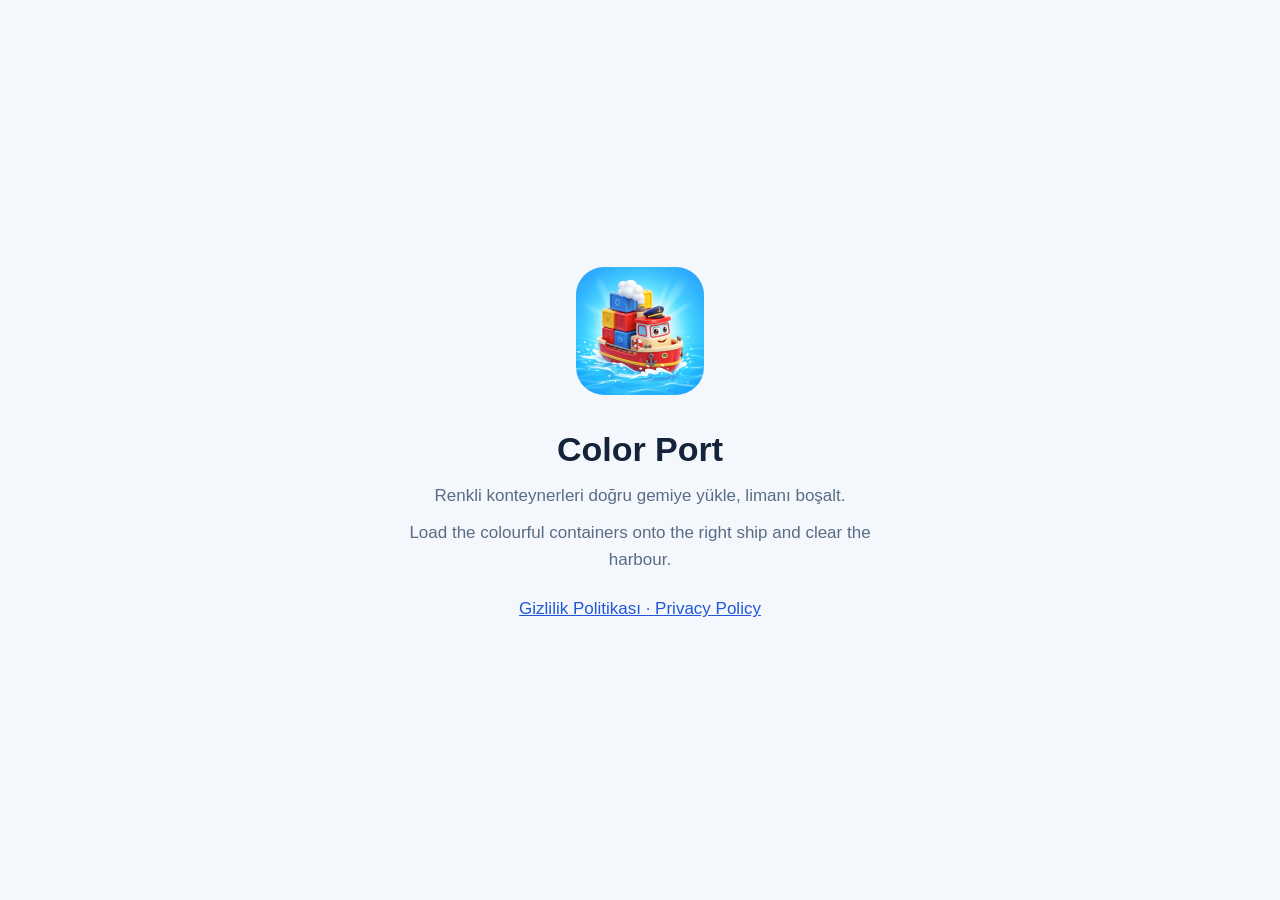
==== index.html @ 09a01110 "Color Port page and privacy policy Co-Authored-By: Claude Fable 5.2 <noreply@anthropic.com>" ====
<!doctype html>
<html lang="tr">
<head>
<meta charset="utf-8">
<meta name="viewport" content="width=device-width, initial-scale=1">
<title>Color Port</title>
<meta name="description" content="Color Port: renkli konteynerleri doğru gemiye yükle. A colourful container-sorting puzzle game.">
<link rel="icon" href="icon.png">
<style>
  :root { --bg: #f4f8fd; --ink: #14233a; --muted: #5a6b84; --accent: #1f57d8; }
  @media (prefers-color-scheme: dark) {
    :root { --bg: #0e1726; --ink: #eaf1fb; --muted: #9db0cb; --accent: #7fb0ff; }
  }
  body { margin: 0; min-height: 100vh; display: flex; align-items: center; justify-content: center; background: var(--bg); color: var(--ink); font: 17px/1.6 -apple-system, BlinkMacSystemFont, "Segoe UI", Roboto, Helvetica, Arial, sans-serif; }
  main { text-align: center; padding: 32px 16px; max-width: 520px; }
  img { width: 128px; height: 128px; border-radius: 28px; }
  h1 { font-size: 34px; margin: 18px 0 6px; }
  p { margin: 0 0 10px; color: var(--muted); }
  a { color: var(--accent); }
  .links { margin-top: 22px; }
</style>
</head>
<body>
<main>
  <img src="icon.png" alt="Color Port">
  <h1>Color Port</h1>
  <p lang="tr">Renkli konteynerleri doğru gemiye yükle, limanı boşalt.</p>
  <p lang="en">Load the colourful containers onto the right ship and clear the harbour.</p>
  <p class="links"><a href="privacy.html">Gizlilik Politikası · Privacy Policy</a></p>
</main>
</body>
</html>
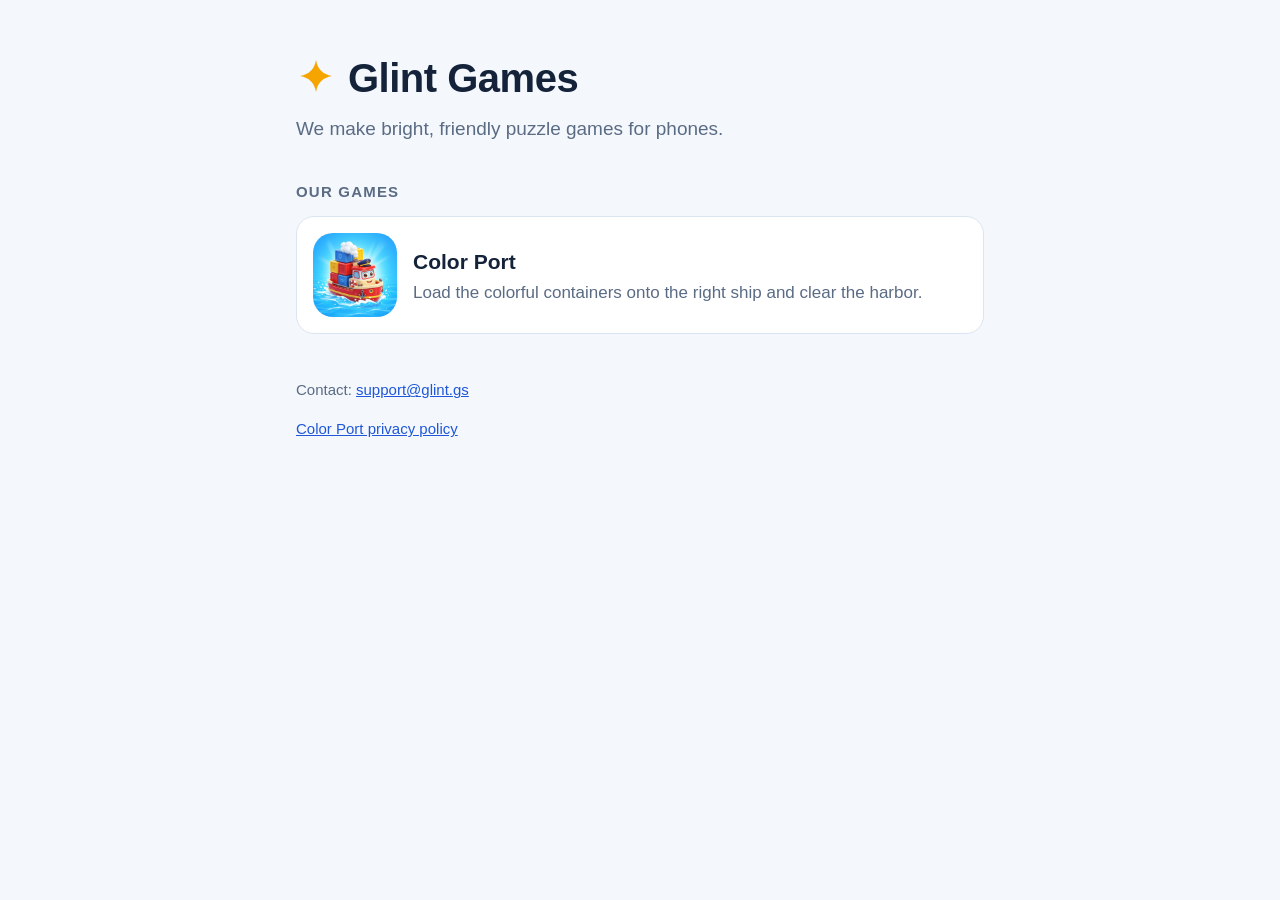
==== commit 646300b4: "Glint Games studio page; Color Port and its privacy policy under /color-port Co-Authored-By: Claude " ====
--- a/index.html
+++ b/index.html
@@ -1,32 +1,53 @@
 <!doctype html>
-<html lang="tr">
+<html lang="en">
 <head>
 <meta charset="utf-8">
 <meta name="viewport" content="width=device-width, initial-scale=1">
-<title>Color Port</title>
-<meta name="description" content="Color Port: renkli konteynerleri doğru gemiye yükle. A colourful container-sorting puzzle game.">
-<link rel="icon" href="icon.png">
+<title>Glint Games</title>
+<meta name="description" content="Glint Games makes bright, friendly puzzle games for phones. Our first game: Color Port.">
+<link rel="icon" href="color-port/icon.png">
 <style>
-  :root { --bg: #f4f8fd; --ink: #14233a; --muted: #5a6b84; --accent: #1f57d8; }
+  :root { --bg: #f4f8fd; --card: #ffffff; --ink: #14233a; --muted: #5a6b84; --line: #dbe5f1; --accent: #1f57d8; --spark: #f5a400; }
   @media (prefers-color-scheme: dark) {
-    :root { --bg: #0e1726; --ink: #eaf1fb; --muted: #9db0cb; --accent: #7fb0ff; }
+    :root { --bg: #0e1726; --card: #162235; --ink: #eaf1fb; --muted: #9db0cb; --line: #25364f; --accent: #7fb0ff; --spark: #ffc447; }
   }
-  body { margin: 0; min-height: 100vh; display: flex; align-items: center; justify-content: center; background: var(--bg); color: var(--ink); font: 17px/1.6 -apple-system, BlinkMacSystemFont, "Segoe UI", Roboto, Helvetica, Arial, sans-serif; }
-  main { text-align: center; padding: 32px 16px; max-width: 520px; }
-  img { width: 128px; height: 128px; border-radius: 28px; }
-  h1 { font-size: 34px; margin: 18px 0 6px; }
-  p { margin: 0 0 10px; color: var(--muted); }
+  * { box-sizing: border-box; }
+  body { margin: 0; background: var(--bg); color: var(--ink); font: 17px/1.6 -apple-system, BlinkMacSystemFont, "Segoe UI", Roboto, Helvetica, Arial, sans-serif; }
+  main { max-width: 720px; margin: 0 auto; padding: 56px 16px 64px; }
+  .mark { display: flex; align-items: center; gap: 12px; }
+  .mark svg { width: 40px; height: 40px; flex: none; }
+  h1 { font-size: 40px; line-height: 1.1; margin: 0; letter-spacing: -0.5px; }
+  .lead { color: var(--muted); font-size: 19px; margin: 14px 0 36px; max-width: 34em; }
+  h2 { font-size: 15px; text-transform: uppercase; letter-spacing: 1.2px; color: var(--muted); margin: 0 0 12px; }
+  .game { display: flex; align-items: center; gap: 16px; background: var(--card); border: 1px solid var(--line); border-radius: 18px; padding: 16px; text-decoration: none; color: inherit; }
+  .game img { width: 84px; height: 84px; border-radius: 20px; flex: none; }
+  .game strong { display: block; font-size: 21px; }
+  .game span { color: var(--muted); }
+  footer { margin-top: 44px; color: var(--muted); font-size: 15px; }
   a { color: var(--accent); }
-  .links { margin-top: 22px; }
 </style>
 </head>
 <body>
 <main>
-  <img src="icon.png" alt="Color Port">
-  <h1>Color Port</h1>
-  <p lang="tr">Renkli konteynerleri doğru gemiye yükle, limanı boşalt.</p>
-  <p lang="en">Load the colourful containers onto the right ship and clear the harbour.</p>
-  <p class="links"><a href="privacy.html">Gizlilik Politikası · Privacy Policy</a></p>
+  <div class="mark">
+    <svg viewBox="0 0 40 40" aria-hidden="true"><path fill="var(--spark)" d="M20 2c1.6 9.2 6.8 14.4 16 16-9.2 1.600-14.4 6.800-16 16-1.600-9.200-6.800-14.400-16-16 9.200-1.600 14.400-6.800 16-16z"/></svg>
+    <h1>Glint Games</h1>
+  </div>
+  <p class="lead">We make bright, friendly puzzle games for phones.</p>
+
+  <h2>Our games</h2>
+  <a class="game" href="color-port/">
+    <img src="color-port/icon.png" alt="">
+    <div>
+      <strong>Color Port</strong>
+      <span>Load the colorful containers onto the right ship and clear the harbor.</span>
+    </div>
+  </a>
+
+  <footer>
+    <p>Contact: <a href="mailto:support@glint.gs">support@glint.gs</a></p>
+    <p><a href="color-port/privacy/">Color Port privacy policy</a></p>
+  </footer>
 </main>
 </body>
 </html>
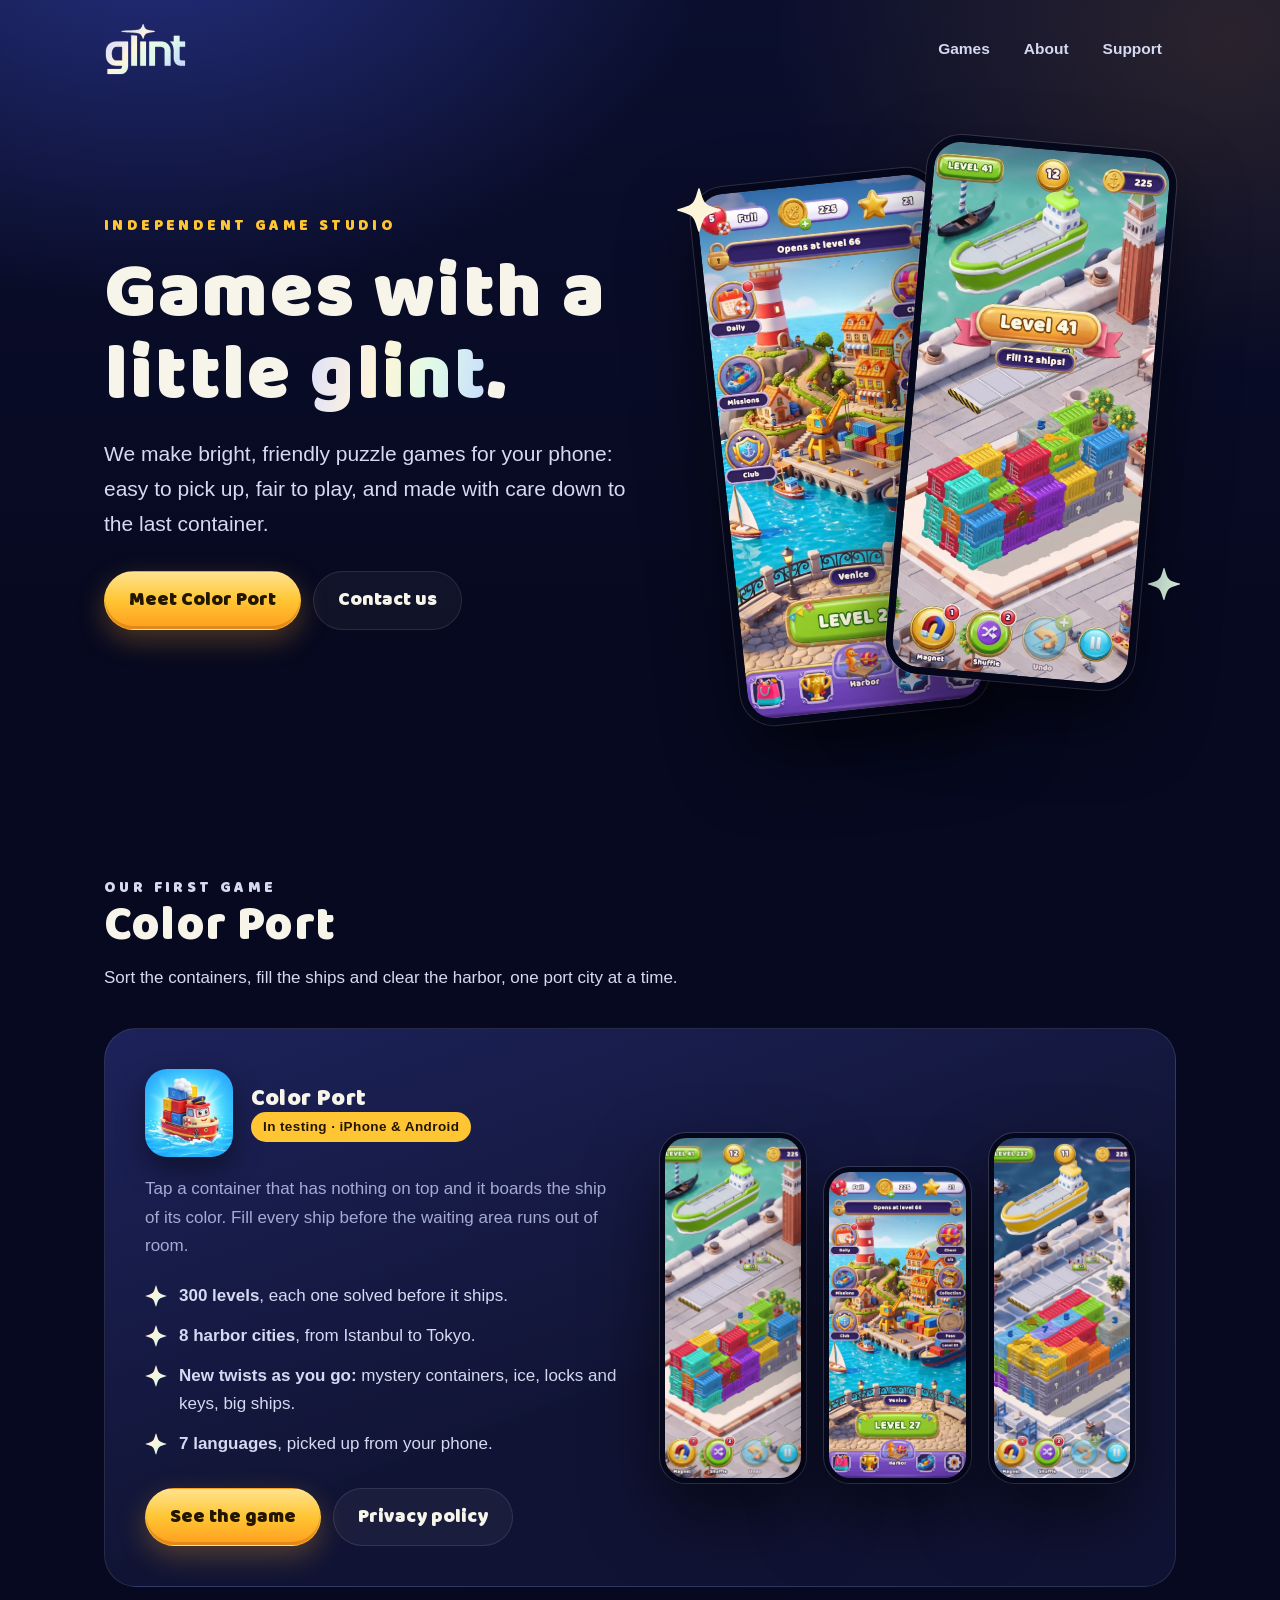
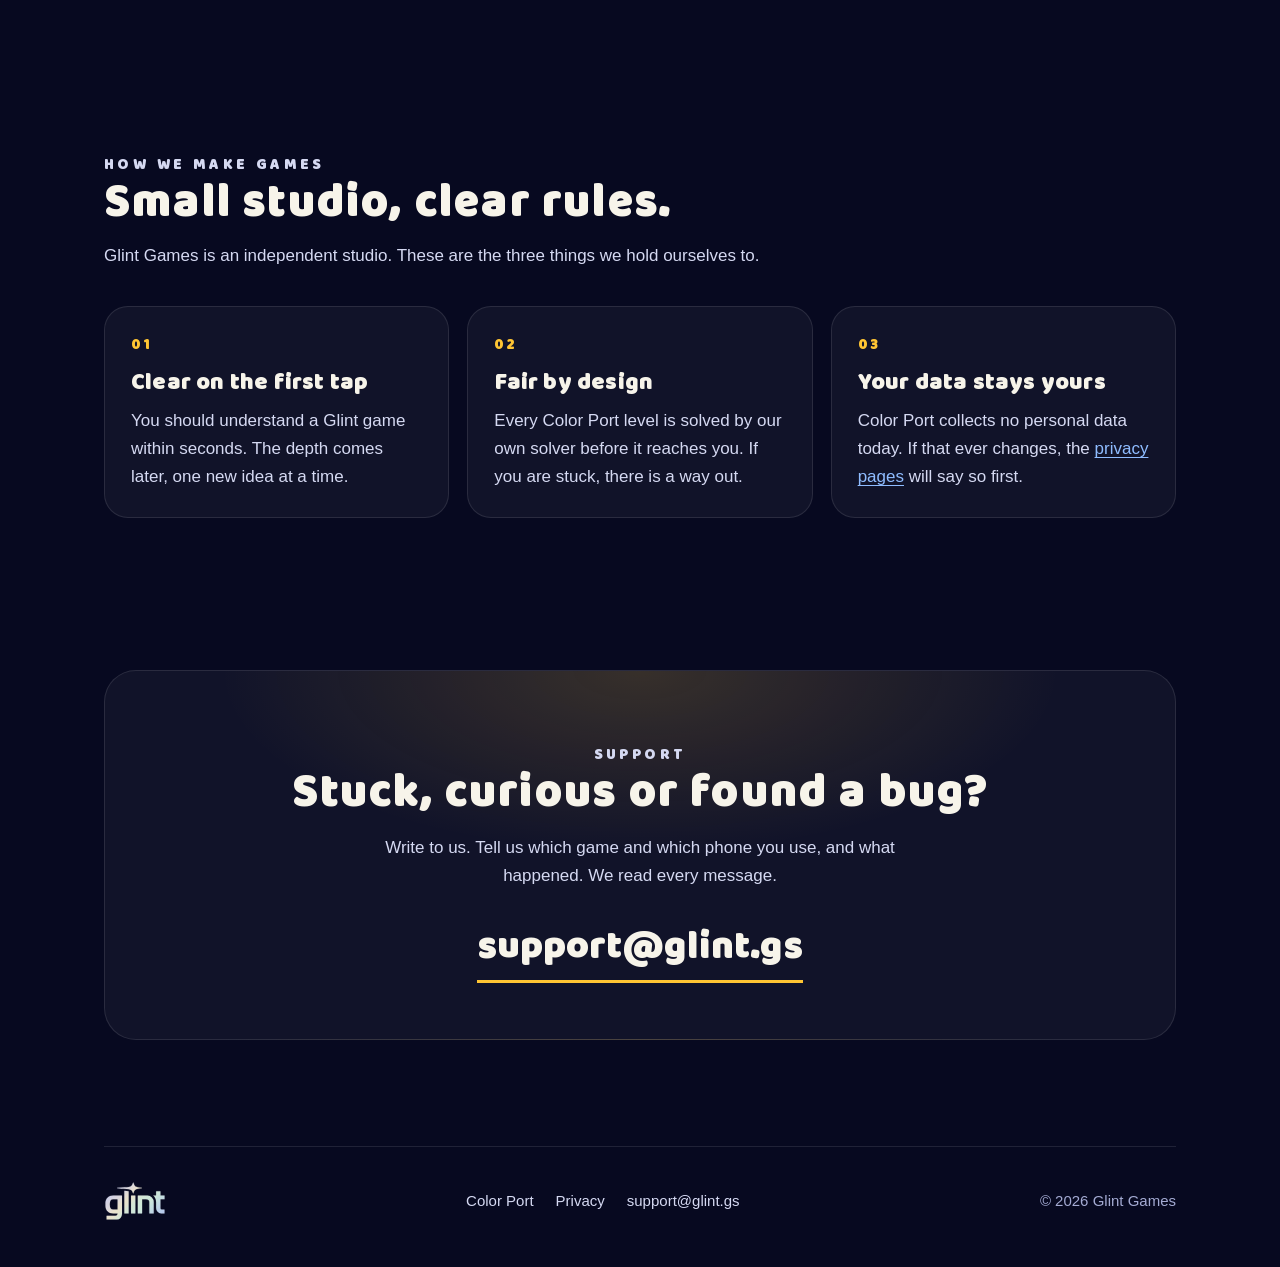
==== commit e42eae6c: "New Glint Games site: studio page, Color Port page, privacy pages, new logo" ====
--- a/index.html
+++ b/index.html
@@ -3,51 +3,137 @@
 <head>
 <meta charset="utf-8">
 <meta name="viewport" content="width=device-width, initial-scale=1">
-<title>Glint Games</title>
-<meta name="description" content="Glint Games makes bright, friendly puzzle games for phones. Our first game: Color Port.">
-<link rel="icon" href="color-port/icon.png">
-<style>
-  :root { --bg: #f4f8fd; --card: #ffffff; --ink: #14233a; --muted: #5a6b84; --line: #dbe5f1; --accent: #1f57d8; --spark: #f5a400; }
-  @media (prefers-color-scheme: dark) {
-    :root { --bg: #0e1726; --card: #162235; --ink: #eaf1fb; --muted: #9db0cb; --line: #25364f; --accent: #7fb0ff; --spark: #ffc447; }
-  }
-  * { box-sizing: border-box; }
-  body { margin: 0; background: var(--bg); color: var(--ink); font: 17px/1.6 -apple-system, BlinkMacSystemFont, "Segoe UI", Roboto, Helvetica, Arial, sans-serif; }
-  main { max-width: 720px; margin: 0 auto; padding: 56px 16px 64px; }
-  .mark { display: flex; align-items: center; gap: 12px; }
-  .mark svg { width: 40px; height: 40px; flex: none; }
-  h1 { font-size: 40px; line-height: 1.1; margin: 0; letter-spacing: -0.5px; }
-  .lead { color: var(--muted); font-size: 19px; margin: 14px 0 36px; max-width: 34em; }
-  h2 { font-size: 15px; text-transform: uppercase; letter-spacing: 1.2px; color: var(--muted); margin: 0 0 12px; }
-  .game { display: flex; align-items: center; gap: 16px; background: var(--card); border: 1px solid var(--line); border-radius: 18px; padding: 16px; text-decoration: none; color: inherit; }
-  .game img { width: 84px; height: 84px; border-radius: 20px; flex: none; }
-  .game strong { display: block; font-size: 21px; }
-  .game span { color: var(--muted); }
-  footer { margin-top: 44px; color: var(--muted); font-size: 15px; }
-  a { color: var(--accent); }
-</style>
+<title>Glint Games — bright, friendly puzzle games</title>
+<meta name="description" content="Glint Games is an independent studio making bright, friendly puzzle games for your phone. Our first game is Color Port.">
+<link rel="canonical" href="https://glint.gs/">
+<link rel="icon" href="/assets/glint-mark.svg" type="image/svg+xml">
+<link rel="icon" href="/assets/favicon.png" type="image/png">
+<link rel="apple-touch-icon" href="/assets/apple-touch-icon.png">
+<meta name="theme-color" content="#0b0f2e">
+<meta property="og:type" content="website">
+<meta property="og:site_name" content="Glint Games">
+<meta property="og:title" content="Glint Games — bright, friendly puzzle games">
+<meta property="og:description" content="An independent studio making bright, friendly puzzle games for your phone. Our first game is Color Port.">
+<meta property="og:url" content="https://glint.gs/">
+<meta property="og:image" content="https://glint.gs/assets/og.jpg">
+<meta name="twitter:card" content="summary_large_image">
+<link rel="preload" href="/assets/fonts/GlintDisplay.ttf" as="font" type="font/ttf" crossorigin>
+<link rel="stylesheet" href="/assets/site.css">
 </head>
 <body>
-<main>
-  <div class="mark">
-    <svg viewBox="0 0 40 40" aria-hidden="true"><path fill="var(--spark)" d="M20 2c1.6 9.2 6.8 14.4 16 16-9.2 1.600-14.4 6.800-16 16-1.600-9.200-6.800-14.400-16-16 9.200-1.600 14.400-6.800 16-16z"/></svg>
-    <h1>Glint Games</h1>
-  </div>
-  <p class="lead">We make bright, friendly puzzle games for phones.</p>
+<a class="skip" href="#main">Skip to content</a>
+<div class="wrap">
+  <header class="top">
+    <a class="brand" href="/" aria-label="Glint Games, home"><img src="/assets/glint-logo-dark.svg" alt="Glint Games" width="1041" height="674"></a>
+    <nav class="nav" aria-label="Main">
+      <a href="#games">Games</a>
+      <a href="#about">About</a>
+      <a href="#support">Support</a>
+    </nav>
+  </header>
 
-  <h2>Our games</h2>
-  <a class="game" href="color-port/">
-    <img src="color-port/icon.png" alt="">
-    <div>
-      <strong>Color Port</strong>
-      <span>Load the colorful containers onto the right ship and clear the harbor.</span>
+  <main id="main">
+    <div class="hero">
+      <div>
+        <p class="eyebrow">Independent game studio</p>
+        <h1>Games with a little <span class="pearl">glint</span>.</h1>
+        <p class="lead">We make bright, friendly puzzle games for your phone: easy to pick up, fair to play, and made with care down to the last container.</p>
+        <div class="btns">
+          <a class="btn primary" href="#games">Meet Color Port</a>
+          <a class="btn ghost" href="#support">Contact us</a>
+        </div>
+      </div>
+      <div class="hero-art" aria-hidden="true">
+        <div class="halo"></div>
+        <div class="phone p1"><img src="/color-port/shots/home.webp" alt="" width="640" height="1385"></div>
+        <div class="phone p2"><img src="/color-port/shots/venice-start.webp" alt="" width="640" height="1385"></div>
+        <svg class="spark s1" viewBox="-104 -104 208 208"><path fill="#FDF5D9" d="M3 -97C24 -24 24 -24 97 -3A4 4 0 0 1 97 3C24 24 24 24 3 97A4 4 0 0 1 -3 97C-24 24 -24 24 -97 3A4 4 0 0 1 -97 -3C-24 -24 -24 -24 -3 -97A4 4 0 0 1 3 -97Z"/></svg>
+        <svg class="spark s2" viewBox="-104 -104 208 208"><path fill="#E0FAE8" d="M3 -97C24 -24 24 -24 97 -3A4 4 0 0 1 97 3C24 24 24 24 3 97A4 4 0 0 1 -3 97C-24 24 -24 24 -97 3A4 4 0 0 1 -97 -3C-24 -24 -24 -24 -3 -97A4 4 0 0 1 3 -97Z"/></svg>
+        <svg class="spark s3" viewBox="-104 -104 208 208"><path fill="#DADFFB" d="M3 -97C24 -24 24 -24 97 -3A4 4 0 0 1 97 3C24 24 24 24 3 97A4 4 0 0 1 -3 97C-24 24 -24 24 -97 3A4 4 0 0 1 -97 -3C-24 -24 -24 -24 -3 -97A4 4 0 0 1 3 -97Z"/></svg>
+      </div>
     </div>
-  </a>
+
+    <section id="games">
+      <div class="sect-head">
+        <p class="eyebrow">Our first game</p>
+        <h2>Color Port</h2>
+        <p>Sort the containers, fill the ships and clear the harbor, one port city at a time.</p>
+      </div>
+      <div class="game">
+        <div>
+          <div class="game-id">
+            <img src="/color-port/icon.webp" alt="" width="256" height="256">
+            <div>
+              <h3>Color Port</h3>
+              <span class="chip">In testing · iPhone &amp; Android</span>
+            </div>
+          </div>
+          <p class="muted" style="margin:0">Tap a container that has nothing on top and it boards the ship of its color. Fill every ship before the waiting area runs out of room.</p>
+          <ul class="ticks">
+            <li><strong>300 levels</strong>, each one solved before it ships.</li>
+            <li><strong>8 harbor cities</strong>, from Istanbul to Tokyo.</li>
+            <li><strong>New twists as you go:</strong> mystery containers, ice, locks and keys, big ships.</li>
+            <li><strong>7 languages</strong>, picked up from your phone.</li>
+          </ul>
+          <div class="btns">
+            <a class="btn primary" href="/color-port/">See the game</a>
+            <a class="btn ghost" href="/color-port/privacy/">Privacy policy</a>
+          </div>
+        </div>
+        <div class="shots">
+          <div class="phone"><img src="/color-port/shots/venice.webp" alt="Color Port level in Venice: a pile of colored containers on the quay and a green ship waiting" width="640" height="1385" loading="lazy"></div>
+          <div class="phone"><img src="/color-port/shots/home.webp" alt="Color Port home screen with the harbor and the play button" width="640" height="1385" loading="lazy"></div>
+          <div class="phone"><img src="/color-port/shots/santorini.webp" alt="Color Port level in Santorini with frozen, locked and mystery containers" width="640" height="1385" loading="lazy"></div>
+        </div>
+      </div>
+    </section>
+
+    <section id="about">
+      <div class="sect-head">
+        <p class="eyebrow">How we make games</p>
+        <h2>Small studio, clear rules.</h2>
+        <p>Glint Games is an independent studio. These are the three things we hold ourselves to.</p>
+      </div>
+      <div class="grid3">
+        <div class="card">
+          <span class="num">01</span>
+          <h3>Clear on the first tap</h3>
+          <p>You should understand a Glint game within seconds. The depth comes later, one new idea at a time.</p>
+        </div>
+        <div class="card">
+          <span class="num">02</span>
+          <h3>Fair by design</h3>
+          <p>Every Color Port level is solved by our own solver before it reaches you. If you are stuck, there is a way out.</p>
+        </div>
+        <div class="card">
+          <span class="num">03</span>
+          <h3>Your data stays yours</h3>
+          <p>Color Port collects no personal data today. If that ever changes, the <a href="/privacy/">privacy pages</a> will say so first.</p>
+        </div>
+      </div>
+    </section>
+
+    <section id="support">
+      <div class="support">
+        <p class="eyebrow">Support</p>
+        <h2>Stuck, curious or found a bug?</h2>
+        <p>Write to us. Tell us which game and which phone you use, and what happened. We read every message.</p>
+        <a class="mail" href="mailto:support@glint.gs">support@glint.gs</a>
+      </div>
+    </section>
+  </main>
 
   <footer>
-    <p>Contact: <a href="mailto:support@glint.gs">support@glint.gs</a></p>
-    <p><a href="color-port/privacy/">Color Port privacy policy</a></p>
+    <div class="foot">
+      <img src="/assets/glint-logo-dark.svg" alt="Glint Games" width="1041" height="674">
+      <nav aria-label="Footer">
+        <a href="/color-port/">Color Port</a>
+        <a href="/privacy/">Privacy</a>
+        <a href="mailto:support@glint.gs">support@glint.gs</a>
+      </nav>
+      <span>© 2026 Glint Games</span>
+    </div>
   </footer>
-</main>
+</div>
 </body>
 </html>
--- a/assets/site.css
+++ b/assets/site.css
@@ -0,0 +1,188 @@
+/* Glint Games — glint.gs. One stylesheet for every page; no external requests (the font is served from here). */
+@font-face {
+  font-family: "Glint Display";
+  src: url("/assets/fonts/GlintDisplay.ttf") format("truetype");
+  font-weight: 400 800;
+  font-display: swap;
+}
+
+:root {
+  --night-950: #070920;
+  --night-900: #0b0f2e;
+  --night-800: #111640;
+  --night-700: #181e55;
+  --night-600: #232b78;
+  --ink: #f7f4ea;
+  --soft: #d5d9f2;
+  --muted: #a4abd3;
+  --line: rgba(255, 255, 255, 0.1);
+  --card: rgba(255, 255, 255, 0.045);
+  --gold: #ffc533;
+  --gold-hi: #ffe38f;
+  --gold-lo: #ff9d1e;
+  --sea: #8fbcff;
+  --display: "Glint Display", "Baloo 2", ui-rounded, "SF Pro Rounded", system-ui, sans-serif;
+  --text: -apple-system, BlinkMacSystemFont, "Segoe UI", Roboto, "Helvetica Neue", Arial, sans-serif;
+  --wrap: 1120px;
+}
+
+* { box-sizing: border-box; }
+html { scroll-behavior: smooth; -webkit-text-size-adjust: 100%; }
+body {
+  margin: 0;
+  color: var(--ink);
+  font: 17px/1.65 var(--text);
+  background:
+    radial-gradient(900px 600px at 12% -8%, rgba(57, 72, 190, 0.55), transparent 62%),
+    radial-gradient(760px 560px at 96% 4%, rgba(255, 173, 51, 0.13), transparent 60%),
+    linear-gradient(180deg, var(--night-900), var(--night-950) 70%);
+  background-color: var(--night-950);
+  background-attachment: fixed;
+  min-height: 100vh;
+}
+img { max-width: 100%; display: block; }
+a { color: var(--sea); text-underline-offset: 3px; }
+a:hover { color: #c4dcff; }
+:focus-visible { outline: 3px solid var(--gold); outline-offset: 3px; border-radius: 6px; }
+
+.wrap { max-width: var(--wrap); margin: 0 auto; padding: 0 24px; }
+.skip { position: absolute; left: -9999px; }
+.skip:focus { left: 16px; top: 12px; background: var(--gold); color: #1a1300; padding: 8px 14px; border-radius: 10px; z-index: 20; }
+
+/* ---------- header ---------- */
+.top { display: flex; align-items: center; justify-content: space-between; gap: 16px; padding: 22px 0; }
+.brand { display: inline-flex; align-items: center; }
+.brand img { height: 54px; width: auto; }
+.nav { display: flex; gap: 6px; flex-wrap: wrap; justify-content: flex-end; }
+.nav a { color: var(--soft); text-decoration: none; font-weight: 600; font-size: 15.5px; padding: 8px 14px; border-radius: 999px; }
+.nav a:hover, .nav a[aria-current="page"] { background: var(--card); color: var(--ink); }
+
+/* ---------- type ---------- */
+h1, h2, h3 { font-family: var(--display); font-weight: 700; line-height: 1.08; margin: 0; letter-spacing: 0.2px; }
+h1 { font-size: clamp(42px, 7vw, 76px); }
+h2 { font-size: clamp(30px, 4.4vw, 46px); }
+h3 { font-size: 23px; line-height: 1.2; }
+.gold { background: linear-gradient(180deg, var(--gold-hi), var(--gold) 55%, var(--gold-lo)); -webkit-background-clip: text; background-clip: text; color: transparent; }
+.pearl { background: linear-gradient(100deg, #dadffb, #f8f0e3 28%, #fdf5d9 42%, #e0fae8 66%, #c5dafe); -webkit-background-clip: text; background-clip: text; color: transparent; }
+.lead { font-size: clamp(18px, 2.1vw, 21px); color: var(--soft); max-width: 34em; margin: 20px 0 0; }
+.eyebrow { font-family: var(--display); font-size: 15px; letter-spacing: 3.4px; text-transform: uppercase; color: var(--gold); margin: 0 0 14px; }
+.muted { color: var(--muted); }
+
+/* ---------- buttons ---------- */
+.btns { display: flex; flex-wrap: wrap; gap: 12px; margin-top: 30px; }
+.btn { display: inline-flex; align-items: center; gap: 10px; font-family: var(--display); font-size: 19px; text-decoration: none; padding: 13px 24px 12px; border-radius: 999px; border: 1px solid transparent; transition: transform 0.15s ease, box-shadow 0.15s ease, background 0.15s ease; }
+.btn:hover { transform: translateY(-2px); }
+.btn.primary { color: #221600; background: linear-gradient(180deg, var(--gold-hi), var(--gold) 50%, var(--gold-lo)); box-shadow: 0 10px 28px rgba(255, 171, 43, 0.28), inset 0 -3px 0 rgba(140, 70, 0, 0.25); }
+.btn.primary:hover { color: #221600; box-shadow: 0 14px 34px rgba(255, 171, 43, 0.38), inset 0 -3px 0 rgba(140, 70, 0, 0.25); }
+.btn.ghost { color: var(--ink); border-color: var(--line); background: var(--card); }
+.btn.ghost:hover { background: rgba(255, 255, 255, 0.09); color: var(--ink); }
+
+/* ---------- hero ---------- */
+.hero { display: grid; grid-template-columns: minmax(0, 1.05fr) minmax(0, 0.95fr); align-items: center; gap: 40px; padding: 44px 0 84px; position: relative; }
+.hero-art { position: relative; height: 560px; }
+.phone { position: absolute; width: 250px; aspect-ratio: 390 / 844; border-radius: 34px; overflow: hidden; background: #000; border: 7px solid #05071a; box-shadow: 0 0 0 1px rgba(255, 255, 255, 0.14), 0 34px 70px rgba(0, 0, 0, 0.55); }
+.phone img { width: 100%; height: 100%; object-fit: cover; }
+.hero-art .p1 { left: 6%; top: 34px; transform: rotate(-6deg); }
+.hero-art .p2 { right: 4%; top: 0; transform: rotate(5deg); z-index: 2; }
+.halo { position: absolute; inset: 8% 4% 4% 4%; background: radial-gradient(closest-side, rgba(255, 197, 51, 0.24), transparent 72%); filter: blur(6px); }
+.spark { position: absolute; width: 34px; height: 34px; animation: twinkle 3.6s ease-in-out infinite; }
+.spark.s1 { left: -2%; top: 8%; width: 46px; height: 46px; }
+.spark.s2 { right: -1%; bottom: 18%; animation-delay: 1.2s; }
+.spark.s3 { left: 44%; bottom: 2%; width: 22px; height: 22px; animation-delay: 2.1s; }
+@keyframes twinkle { 0%, 100% { opacity: 0.35; transform: scale(0.82) rotate(0deg); } 50% { opacity: 1; transform: scale(1.08) rotate(8deg); } }
+
+/* ---------- sections ---------- */
+section { padding: 76px 0; }
+.sect-head { max-width: 40em; margin-bottom: 36px; }
+.sect-head p { color: var(--soft); margin: 14px 0 0; }
+
+.game { border: 1px solid var(--line); border-radius: 32px; background: linear-gradient(160deg, rgba(47, 58, 160, 0.42), rgba(16, 21, 64, 0.5) 58%), var(--card); padding: 40px; display: grid; grid-template-columns: minmax(0, 1fr) minmax(0, 1fr); gap: 40px; align-items: center; overflow: hidden; }
+.game-id { display: flex; align-items: center; gap: 18px; margin-bottom: 18px; }
+.game-id img { width: 88px; height: 88px; border-radius: 22px; box-shadow: 0 12px 28px rgba(0, 0, 0, 0.4); }
+.chip { display: inline-flex; align-items: center; gap: 8px; font-size: 13.5px; font-weight: 700; letter-spacing: 0.4px; color: #221600; background: var(--gold); padding: 4px 12px; border-radius: 999px; }
+.chip.soft { color: var(--soft); background: var(--card); border: 1px solid var(--line); font-weight: 600; }
+.ticks { list-style: none; padding: 0; margin: 22px 0 0; display: grid; gap: 12px; }
+.ticks li { position: relative; padding-left: 34px; color: var(--soft); }
+.ticks li::before { content: ""; position: absolute; left: 0; top: 3px; width: 22px; height: 22px; background: url("/assets/spark.svg") center / contain no-repeat; }
+.shots { display: flex; gap: 18px; justify-content: center; }
+.shots .phone { position: relative; width: 31%; max-width: 210px; border-radius: 26px; border-width: 5px; }
+.shots .phone:nth-child(2) { margin-top: 34px; }
+
+.grid3 { display: grid; grid-template-columns: repeat(3, minmax(0, 1fr)); gap: 18px; }
+.card { border: 1px solid var(--line); background: var(--card); border-radius: 24px; padding: 26px; }
+.card h3 { margin-bottom: 10px; }
+.card p { margin: 0; color: var(--soft); }
+.card .num { font-family: var(--display); font-size: 15px; letter-spacing: 2px; color: var(--gold); margin-bottom: 12px; display: block; }
+
+.support { text-align: center; border: 1px solid var(--line); border-radius: 32px; padding: 56px 24px; background: radial-gradient(600px 260px at 50% 0%, rgba(255, 197, 51, 0.16), transparent 70%), var(--card); }
+.support p { color: var(--soft); max-width: 34em; margin: 16px auto 0; }
+.mail { display: inline-block; margin-top: 26px; font-family: var(--display); font-size: clamp(24px, 4vw, 38px); color: var(--ink); text-decoration: none; border-bottom: 3px solid var(--gold); padding-bottom: 2px; }
+.mail:hover { color: var(--gold-hi); }
+
+/* ---------- game page ---------- */
+.g-hero { display: grid; grid-template-columns: minmax(0, 1fr) minmax(0, 0.9fr); gap: 40px; align-items: center; padding: 36px 0 70px; }
+.g-hero .shots { justify-content: flex-end; }
+.g-hero .shots .phone { width: 46%; max-width: 250px; }
+.g-title { display: flex; align-items: center; gap: 20px; margin-bottom: 20px; }
+.g-title img { width: 104px; height: 104px; border-radius: 26px; box-shadow: 0 14px 34px rgba(0, 0, 0, 0.45); }
+.cities { display: flex; flex-wrap: wrap; gap: 10px; margin: 0; padding: 0; list-style: none; }
+.cities li { border: 1px solid var(--line); background: var(--card); border-radius: 999px; padding: 7px 16px; color: var(--soft); font-weight: 600; font-size: 15.5px; }
+.steps { counter-reset: s; display: grid; grid-template-columns: repeat(3, minmax(0, 1fr)); gap: 18px; padding: 0; margin: 0; list-style: none; }
+.steps li { counter-increment: s; border: 1px solid var(--line); background: var(--card); border-radius: 24px; padding: 26px; color: var(--soft); }
+.steps li::before { content: counter(s); font-family: var(--display); font-size: 30px; width: 52px; height: 52px; border-radius: 50%; display: grid; place-items: center; color: #221600; background: linear-gradient(180deg, var(--gold-hi), var(--gold) 55%, var(--gold-lo)); margin-bottom: 16px; }
+.steps strong { display: block; font-family: var(--display); font-size: 21px; font-weight: 700; color: var(--ink); margin-bottom: 6px; }
+
+/* ---------- documents (privacy) ---------- */
+.doc { max-width: 780px; padding: 20px 0 80px; }
+.doc h1 { font-size: clamp(36px, 6vw, 56px); }
+.doc h2 { font-size: 26px; margin: 44px 0 12px; }
+.doc p, .doc li { color: var(--soft); }
+.doc ul { padding-left: 22px; }
+.doc li { margin: 6px 0; }
+.doc strong { color: var(--ink); }
+.doc .date { color: var(--muted); font-size: 15px; margin-top: 12px; }
+.note { border: 1px solid rgba(255, 197, 51, 0.4); background: rgba(255, 197, 51, 0.09); border-radius: 20px; padding: 20px 22px; margin: 28px 0 0; }
+.note p { margin: 0; color: var(--ink); }
+.langs { display: flex; gap: 8px; margin: 26px 0 0; flex-wrap: wrap; }
+.langs a { text-decoration: none; font-weight: 700; font-size: 14.5px; color: var(--soft); border: 1px solid var(--line); background: var(--card); padding: 6px 14px; border-radius: 999px; }
+.langs a:hover { color: var(--ink); background: rgba(255, 255, 255, 0.09); }
+.divider { border: 0; border-top: 1px solid var(--line); margin: 60px 0 0; }
+
+/* ---------- footer ---------- */
+footer { border-top: 1px solid var(--line); margin-top: 30px; padding: 34px 0 46px; color: var(--muted); font-size: 15px; }
+.foot { display: flex; flex-wrap: wrap; align-items: center; justify-content: space-between; gap: 16px 28px; }
+.foot nav { display: flex; flex-wrap: wrap; gap: 6px 22px; }
+.foot a { color: var(--soft); text-decoration: none; }
+.foot a:hover { color: var(--ink); text-decoration: underline; }
+.foot img { height: 40px; width: auto; opacity: 0.92; }
+
+/* ---------- small screens ---------- */
+@media (max-width: 900px) {
+  .hero, .game, .g-hero { grid-template-columns: minmax(0, 1fr); }
+  .hero { padding: 20px 0 40px; gap: 26px; }
+  .hero-art { height: 470px; max-width: 460px; width: 100%; margin: 0 auto; }
+  .phone { width: 208px; border-radius: 30px; }
+  .game { padding: 28px 22px; gap: 30px; border-radius: 26px; }
+  .grid3, .steps { grid-template-columns: minmax(0, 1fr); }
+  .g-hero .shots { justify-content: center; }
+  section { padding: 54px 0; }
+}
+@media (max-width: 520px) {
+  .wrap { padding: 0 16px; }
+  .top { padding: 16px 0; }
+  .brand img { height: 46px; }
+  .nav a { padding: 7px 10px; font-size: 14.5px; }
+  .hero-art { height: 400px; }
+  .phone { width: 172px; border-radius: 26px; border-width: 5px; }
+  .hero-art .p1 { left: 0; }
+  .hero-art .p2 { right: 0; }
+  .btn { font-size: 17.5px; padding: 12px 20px 11px; }
+  .support { padding: 40px 18px; border-radius: 26px; }
+  .g-title img { width: 84px; height: 84px; border-radius: 21px; }
+}
+@media (prefers-reduced-motion: reduce) {
+  html { scroll-behavior: auto; }
+  .spark { animation: none; opacity: 0.8; }
+  .btn { transition: none; }
+  .btn:hover { transform: none; }
+}
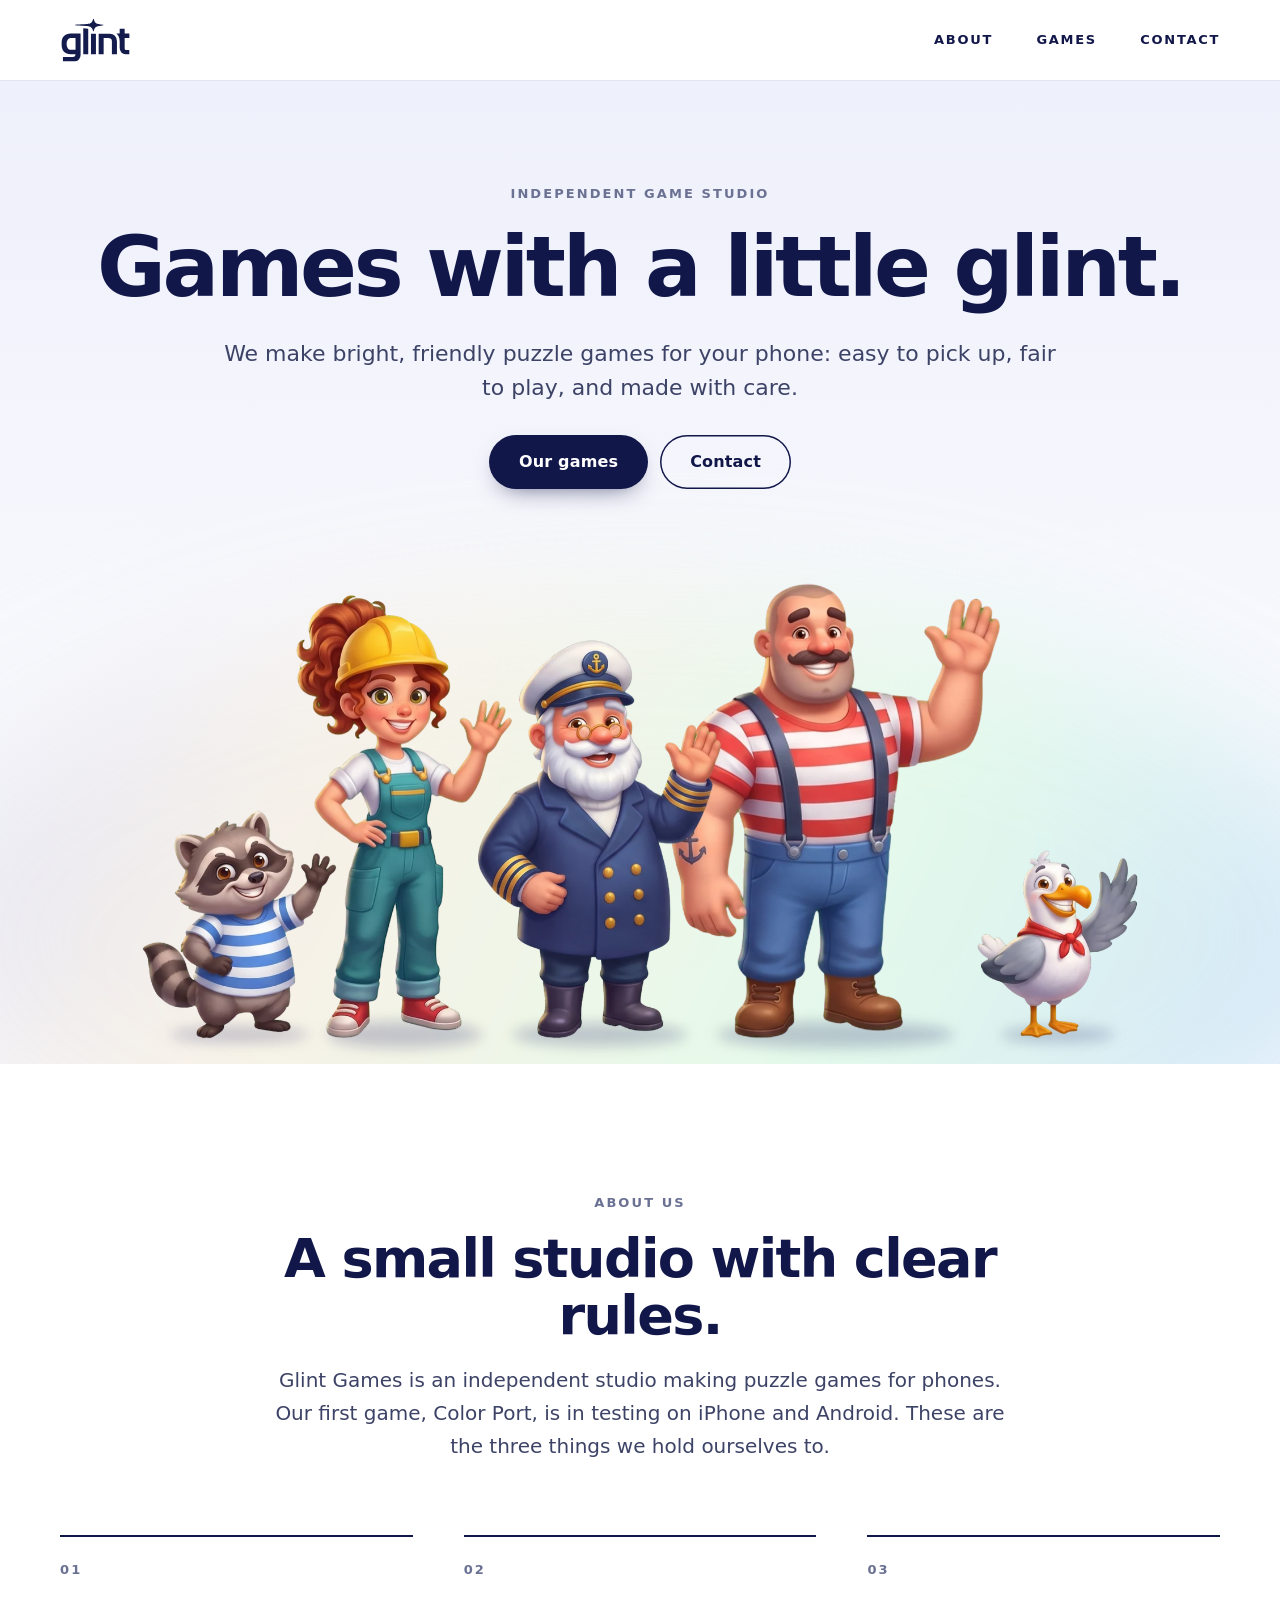
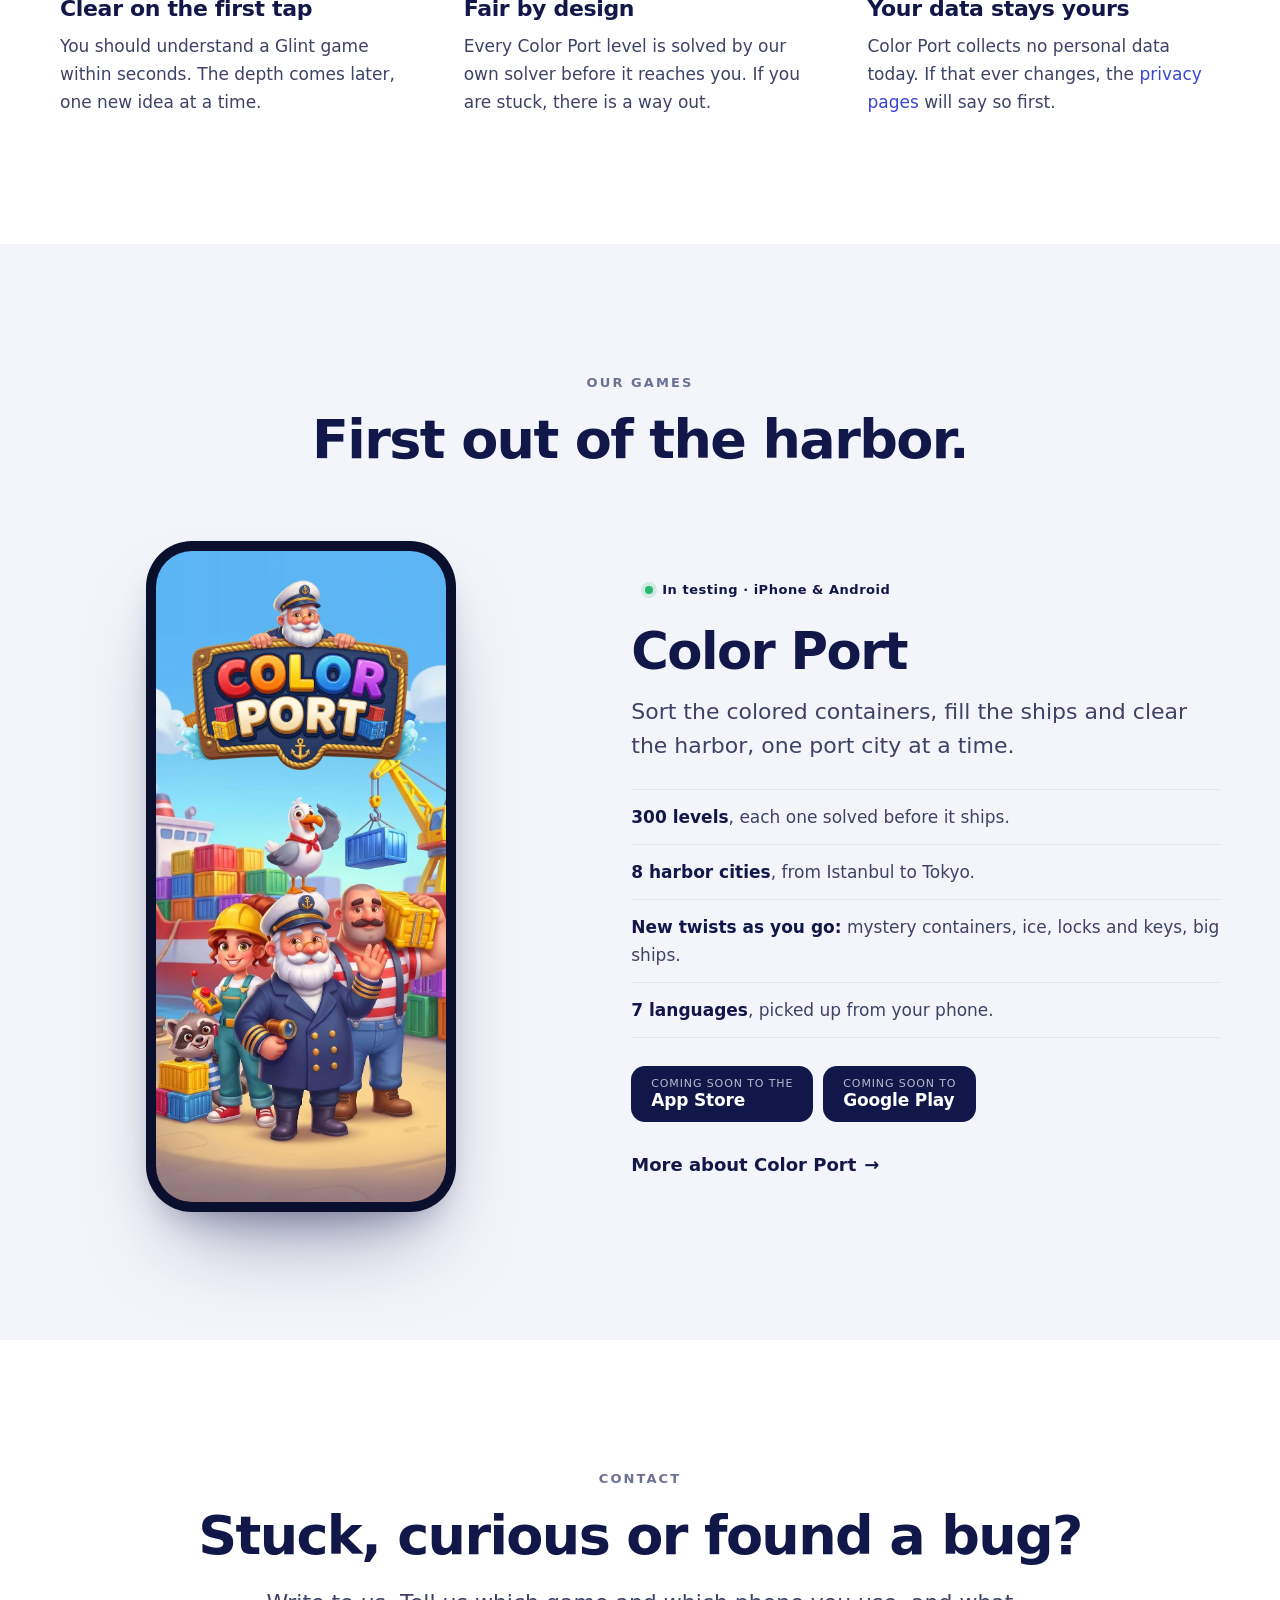
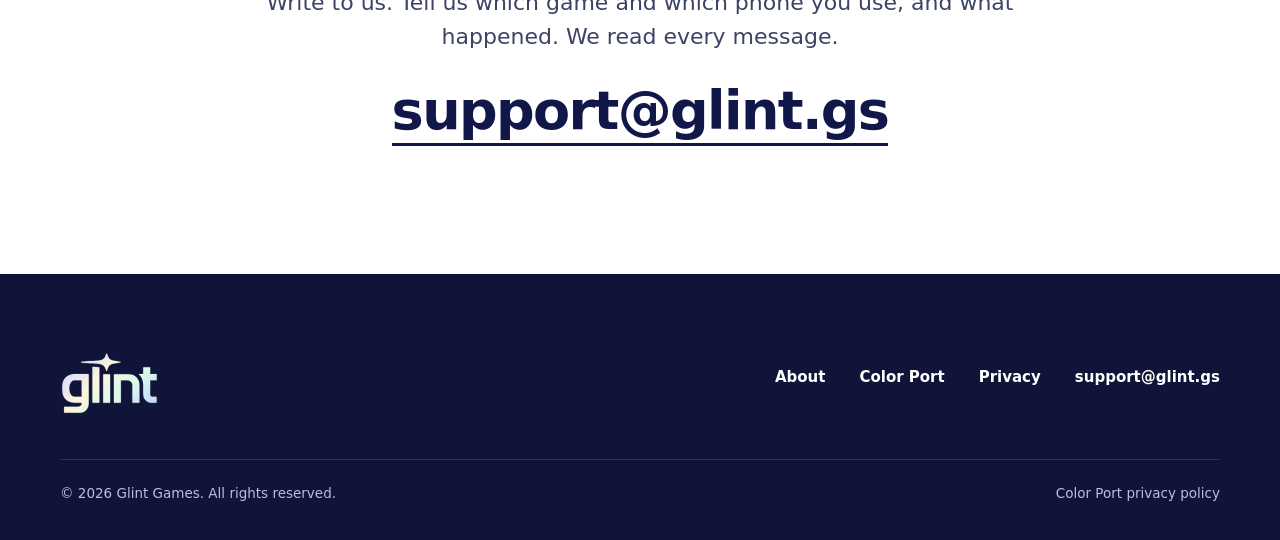
==== commit af7bd67f: "Site redesign: light studio look, the Color Port crew, one frame for every page White ground, navy t" ====
--- a/index.html
+++ b/index.html
@@ -3,137 +3,120 @@
 <head>
 <meta charset="utf-8">
 <meta name="viewport" content="width=device-width, initial-scale=1">
-<title>Glint Games — bright, friendly puzzle games</title>
+<title>Glint Games — puzzle games made with care</title>
 <meta name="description" content="Glint Games is an independent studio making bright, friendly puzzle games for your phone. Our first game is Color Port.">
 <link rel="canonical" href="https://glint.gs/">
 <link rel="icon" href="/assets/glint-mark.svg" type="image/svg+xml">
 <link rel="icon" href="/assets/favicon.png" type="image/png">
 <link rel="apple-touch-icon" href="/assets/apple-touch-icon.png">
-<meta name="theme-color" content="#0b0f2e">
+<meta name="theme-color" content="#ffffff">
 <meta property="og:type" content="website">
 <meta property="og:site_name" content="Glint Games">
-<meta property="og:title" content="Glint Games — bright, friendly puzzle games">
-<meta property="og:description" content="An independent studio making bright, friendly puzzle games for your phone. Our first game is Color Port.">
+<meta property="og:title" content="Glint Games — puzzle games made with care">
+<meta property="og:description" content="Glint Games is an independent studio making bright, friendly puzzle games for your phone. Our first game is Color Port.">
 <meta property="og:url" content="https://glint.gs/">
 <meta property="og:image" content="https://glint.gs/assets/og.jpg">
 <meta name="twitter:card" content="summary_large_image">
-<link rel="preload" href="/assets/fonts/GlintDisplay.ttf" as="font" type="font/ttf" crossorigin>
+<script>document.documentElement.className = 'js';</script>
 <link rel="stylesheet" href="/assets/site.css">
 </head>
 <body>
 <a class="skip" href="#main">Skip to content</a>
-<div class="wrap">
-  <header class="top">
-    <a class="brand" href="/" aria-label="Glint Games, home"><img src="/assets/glint-logo-dark.svg" alt="Glint Games" width="1041" height="674"></a>
+<header class="top">
+  <div class="wrap bar">
+    <a class="brand" href="/" aria-label="Glint Games, home"><img src="/assets/glint-logo-light.svg" alt="Glint Games" width="1041" height="674"></a>
     <nav class="nav" aria-label="Main">
-      <a href="#games">Games</a>
-      <a href="#about">About</a>
-      <a href="#support">Support</a>
+      <a href="/#about">About</a>
+      <a href="/#games">Games</a>
+      <a href="/#contact">Contact</a>
     </nav>
-  </header>
+  </div>
+</header>
 
-  <main id="main">
-    <div class="hero">
-      <div>
-        <p class="eyebrow">Independent game studio</p>
-        <h1>Games with a little <span class="pearl">glint</span>.</h1>
-        <p class="lead">We make bright, friendly puzzle games for your phone: easy to pick up, fair to play, and made with care down to the last container.</p>
-        <div class="btns">
-          <a class="btn primary" href="#games">Meet Color Port</a>
-          <a class="btn ghost" href="#support">Contact us</a>
-        </div>
+<main id="main">
+  <div class="hero">
+    <div class="wrap">
+      <p class="eyebrow">Independent game studio</p>
+      <h1>Games with a little glint.</h1>
+      <p class="lead">We make bright, friendly puzzle games for your phone: easy to pick up, fair to play, and made with care.</p>
+      <div class="btns">
+        <a class="btn primary" href="#games">Our games</a>
+        <a class="btn ghost" href="#contact">Contact</a>
       </div>
-      <div class="hero-art" aria-hidden="true">
-        <div class="halo"></div>
-        <div class="phone p1"><img src="/color-port/shots/home.webp" alt="" width="640" height="1385"></div>
-        <div class="phone p2"><img src="/color-port/shots/venice-start.webp" alt="" width="640" height="1385"></div>
-        <svg class="spark s1" viewBox="-104 -104 208 208"><path fill="#FDF5D9" d="M3 -97C24 -24 24 -24 97 -3A4 4 0 0 1 97 3C24 24 24 24 3 97A4 4 0 0 1 -3 97C-24 24 -24 24 -97 3A4 4 0 0 1 -97 -3C-24 -24 -24 -24 -3 -97A4 4 0 0 1 3 -97Z"/></svg>
-        <svg class="spark s2" viewBox="-104 -104 208 208"><path fill="#E0FAE8" d="M3 -97C24 -24 24 -24 97 -3A4 4 0 0 1 97 3C24 24 24 24 3 97A4 4 0 0 1 -3 97C-24 24 -24 24 -97 3A4 4 0 0 1 -97 -3C-24 -24 -24 -24 -3 -97A4 4 0 0 1 3 -97Z"/></svg>
-        <svg class="spark s3" viewBox="-104 -104 208 208"><path fill="#DADFFB" d="M3 -97C24 -24 24 -24 97 -3A4 4 0 0 1 97 3C24 24 24 24 3 97A4 4 0 0 1 -3 97C-24 24 -24 24 -97 3A4 4 0 0 1 -97 -3C-24 -24 -24 -24 -3 -97A4 4 0 0 1 3 -97Z"/></svg>
+      <img class="crew" src="/assets/crew.webp" srcset="/assets/crew-900.webp 900w, /assets/crew.webp 1834w" sizes="(max-width: 560px) 106vw, (max-width: 1100px) 94vw, 1040px" width="1834" height="900" alt="The crew of Color Port waving: Rocco the raccoon, Mia the crane engineer, Captain Otto, Bruno the dock worker and Pip the seagull.">
+    </div>
+  </div>
+
+  <section id="about">
+    <div class="wrap">
+      <div class="head rise">
+        <p class="eyebrow">About us</p>
+        <h2>A small studio with clear rules.</h2>
+        <p>Glint Games is an independent studio making puzzle games for phones. Our first game, Color Port, is in testing on iPhone and Android. These are the three things we hold ourselves to.</p>
+      </div>
+      <div class="rules">
+        <div class="rule rise"><span class="num">01</span><h3>Clear on the first tap</h3><p>You should understand a Glint game within seconds. The depth comes later, one new idea at a time.</p></div>
+        <div class="rule rise"><span class="num">02</span><h3>Fair by design</h3><p>Every Color Port level is solved by our own solver before it reaches you. If you are stuck, there is a way out.</p></div>
+        <div class="rule rise"><span class="num">03</span><h3>Your data stays yours</h3><p>Color Port collects no personal data today. If that ever changes, the <a href="/privacy/">privacy pages</a> will say so first.</p></div>
       </div>
     </div>
+  </section>
 
-    <section id="games">
-      <div class="sect-head">
-        <p class="eyebrow">Our first game</p>
-        <h2>Color Port</h2>
-        <p>Sort the containers, fill the ships and clear the harbor, one port city at a time.</p>
+  <section id="games" class="band">
+    <div class="wrap">
+      <div class="head rise">
+        <p class="eyebrow">Our games</p>
+        <h2>First out of the harbor.</h2>
       </div>
       <div class="game">
-        <div>
-          <div class="game-id">
-            <img src="/color-port/icon.webp" alt="" width="256" height="256">
-            <div>
-              <h3>Color Port</h3>
-              <span class="chip">In testing · iPhone &amp; Android</span>
-            </div>
-          </div>
-          <p class="muted" style="margin:0">Tap a container that has nothing on top and it boards the ship of its color. Fill every ship before the waiting area runs out of room.</p>
-          <ul class="ticks">
+        <div class="art rise"><div class="phone"><img src="/color-port/key.webp" width="900" height="1950" loading="lazy" alt="The opening screen of Color Port: the title sign above the crew standing on the quay."></div></div>
+        <div class="rise">
+          <span class="chip">In testing · iPhone &amp; Android</span>
+          <h3>Color Port</h3>
+          <p class="lead">Sort the colored containers, fill the ships and clear the harbor, one port city at a time.</p>
+          <ul class="facts">
             <li><strong>300 levels</strong>, each one solved before it ships.</li>
             <li><strong>8 harbor cities</strong>, from Istanbul to Tokyo.</li>
             <li><strong>New twists as you go:</strong> mystery containers, ice, locks and keys, big ships.</li>
             <li><strong>7 languages</strong>, picked up from your phone.</li>
           </ul>
-          <div class="btns">
-            <a class="btn primary" href="/color-port/">See the game</a>
-            <a class="btn ghost" href="/color-port/privacy/">Privacy policy</a>
+          <div class="stores" aria-label="Where it will be available">
+            <span class="store"><small>Coming soon to the</small><b>App Store</b></span>
+            <span class="store"><small>Coming soon to</small><b>Google Play</b></span>
           </div>
-        </div>
-        <div class="shots">
-          <div class="phone"><img src="/color-port/shots/venice.webp" alt="Color Port level in Venice: a pile of colored containers on the quay and a green ship waiting" width="640" height="1385" loading="lazy"></div>
-          <div class="phone"><img src="/color-port/shots/home.webp" alt="Color Port home screen with the harbor and the play button" width="640" height="1385" loading="lazy"></div>
-          <div class="phone"><img src="/color-port/shots/santorini.webp" alt="Color Port level in Santorini with frozen, locked and mystery containers" width="640" height="1385" loading="lazy"></div>
+          <p style="margin-top:28px"><a class="more" href="/color-port/">More about Color Port</a></p>
         </div>
       </div>
-    </section>
+    </div>
+  </section>
 
-    <section id="about">
-      <div class="sect-head">
-        <p class="eyebrow">How we make games</p>
-        <h2>Small studio, clear rules.</h2>
-        <p>Glint Games is an independent studio. These are the three things we hold ourselves to.</p>
-      </div>
-      <div class="grid3">
-        <div class="card">
-          <span class="num">01</span>
-          <h3>Clear on the first tap</h3>
-          <p>You should understand a Glint game within seconds. The depth comes later, one new idea at a time.</p>
-        </div>
-        <div class="card">
-          <span class="num">02</span>
-          <h3>Fair by design</h3>
-          <p>Every Color Port level is solved by our own solver before it reaches you. If you are stuck, there is a way out.</p>
-        </div>
-        <div class="card">
-          <span class="num">03</span>
-          <h3>Your data stays yours</h3>
-          <p>Color Port collects no personal data today. If that ever changes, the <a href="/privacy/">privacy pages</a> will say so first.</p>
-        </div>
-      </div>
-    </section>
+  <section id="contact" class="contact">
+    <div class="wrap rise">
+      <p class="eyebrow">Contact</p>
+      <h2>Stuck, curious or found a bug?</h2>
+      <p class="lead" style="margin:22px auto 0">Write to us. Tell us which game and which phone you use, and what happened. We read every message.</p>
+      <a class="mail" href="mailto:support@glint.gs">support@glint.gs</a>
+    </div>
+  </section>
+</main>
 
-    <section id="support">
-      <div class="support">
-        <p class="eyebrow">Support</p>
-        <h2>Stuck, curious or found a bug?</h2>
-        <p>Write to us. Tell us which game and which phone you use, and what happened. We read every message.</p>
-        <a class="mail" href="mailto:support@glint.gs">support@glint.gs</a>
-      </div>
-    </section>
-  </main>
-
-  <footer>
+<footer>
+  <div class="wrap">
     <div class="foot">
-      <img src="/assets/glint-logo-dark.svg" alt="Glint Games" width="1041" height="674">
+      <a href="/" aria-label="Glint Games, home"><img src="/assets/glint-logo-dark.svg" alt="Glint Games" width="1041" height="674" loading="lazy"></a>
       <nav aria-label="Footer">
+        <a href="/#about">About</a>
         <a href="/color-port/">Color Port</a>
         <a href="/privacy/">Privacy</a>
         <a href="mailto:support@glint.gs">support@glint.gs</a>
       </nav>
-      <span>© 2026 Glint Games</span>
     </div>
-  </footer>
-</div>
+    <div class="legal">
+      <span>© 2026 Glint Games. All rights reserved.</span>
+      <a href="/color-port/privacy/" style="color:inherit">Color Port privacy policy</a>
+    </div>
+  </div>
+</footer>
+<script>(() => { const els = document.querySelectorAll('.rise'); if (!('IntersectionObserver' in window)) { els.forEach((e) => e.classList.add('in')); return; } const io = new IntersectionObserver((es) => es.forEach((e) => { if (e.isIntersecting) { e.target.classList.add('in'); io.unobserve(e.target); } }), { rootMargin: '0px 0px -8% 0px' }); els.forEach((e) => io.observe(e)); })();</script>
 </body>
 </html>
--- a/assets/site.css
+++ b/assets/site.css
@@ -1,188 +1,212 @@
-/* Glint Games — glint.gs. One stylesheet for every page; no external requests (the font is served from here). */
-@font-face {
-  font-family: "Glint Display";
-  src: url("/assets/fonts/GlintDisplay.ttf") format("truetype");
-  font-weight: 400 800;
-  font-display: swap;
-}
-
+/* Glint Games — studio site. Light, quiet, typographic: the art carries the colour. */
 :root {
-  --night-950: #070920;
-  --night-900: #0b0f2e;
-  --night-800: #111640;
-  --night-700: #181e55;
-  --night-600: #232b78;
-  --ink: #f7f4ea;
-  --soft: #d5d9f2;
-  --muted: #a4abd3;
-  --line: rgba(255, 255, 255, 0.1);
-  --card: rgba(255, 255, 255, 0.045);
-  --gold: #ffc533;
-  --gold-hi: #ffe38f;
-  --gold-lo: #ff9d1e;
-  --sea: #8fbcff;
-  --display: "Glint Display", "Baloo 2", ui-rounded, "SF Pro Rounded", system-ui, sans-serif;
-  --text: -apple-system, BlinkMacSystemFont, "Segoe UI", Roboto, "Helvetica Neue", Arial, sans-serif;
-  --wrap: 1120px;
-}
-
-* { box-sizing: border-box; }
-html { scroll-behavior: smooth; -webkit-text-size-adjust: 100%; }
+  --ink: #12174a;
+  --text: #3d4366;
+  --muted: #6b7193;
+  --line: #e3e6f1;
+  --soft: #f4f5fa;
+  --white: #fff;
+  --night: #0f1438;
+  --accent: #3a46d6;
+  --pearl: linear-gradient(115deg, #dadffb 0%, #f8f0e3 30%, #e0fae8 62%, #c5dafe 100%);
+  --max: 1160px;
+  --pad: clamp(20px, 5vw, 48px);
+  --font: ui-sans-serif, system-ui, -apple-system, "SF Pro Display", "SF Pro Text", "Segoe UI", Roboto, "Helvetica Neue", Arial, "Noto Sans", sans-serif;
+}
+*,
+*::before,
+*::after { box-sizing: border-box; }
+html { -webkit-text-size-adjust: 100%; scroll-behavior: smooth; scroll-padding-top: 96px; }
 body {
   margin: 0;
-  color: var(--ink);
-  font: 17px/1.65 var(--text);
-  background:
-    radial-gradient(900px 600px at 12% -8%, rgba(57, 72, 190, 0.55), transparent 62%),
-    radial-gradient(760px 560px at 96% 4%, rgba(255, 173, 51, 0.13), transparent 60%),
-    linear-gradient(180deg, var(--night-900), var(--night-950) 70%);
-  background-color: var(--night-950);
-  background-attachment: fixed;
-  min-height: 100vh;
-}
-img { max-width: 100%; display: block; }
-a { color: var(--sea); text-underline-offset: 3px; }
-a:hover { color: #c4dcff; }
-:focus-visible { outline: 3px solid var(--gold); outline-offset: 3px; border-radius: 6px; }
-
-.wrap { max-width: var(--wrap); margin: 0 auto; padding: 0 24px; }
-.skip { position: absolute; left: -9999px; }
-.skip:focus { left: 16px; top: 12px; background: var(--gold); color: #1a1300; padding: 8px 14px; border-radius: 10px; z-index: 20; }
-
-/* ---------- header ---------- */
-.top { display: flex; align-items: center; justify-content: space-between; gap: 16px; padding: 22px 0; }
-.brand { display: inline-flex; align-items: center; }
-.brand img { height: 54px; width: auto; }
-.nav { display: flex; gap: 6px; flex-wrap: wrap; justify-content: flex-end; }
-.nav a { color: var(--soft); text-decoration: none; font-weight: 600; font-size: 15.5px; padding: 8px 14px; border-radius: 999px; }
-.nav a:hover, .nav a[aria-current="page"] { background: var(--card); color: var(--ink); }
-
-/* ---------- type ---------- */
-h1, h2, h3 { font-family: var(--display); font-weight: 700; line-height: 1.08; margin: 0; letter-spacing: 0.2px; }
-h1 { font-size: clamp(42px, 7vw, 76px); }
-h2 { font-size: clamp(30px, 4.4vw, 46px); }
-h3 { font-size: 23px; line-height: 1.2; }
-.gold { background: linear-gradient(180deg, var(--gold-hi), var(--gold) 55%, var(--gold-lo)); -webkit-background-clip: text; background-clip: text; color: transparent; }
-.pearl { background: linear-gradient(100deg, #dadffb, #f8f0e3 28%, #fdf5d9 42%, #e0fae8 66%, #c5dafe); -webkit-background-clip: text; background-clip: text; color: transparent; }
-.lead { font-size: clamp(18px, 2.1vw, 21px); color: var(--soft); max-width: 34em; margin: 20px 0 0; }
-.eyebrow { font-family: var(--display); font-size: 15px; letter-spacing: 3.4px; text-transform: uppercase; color: var(--gold); margin: 0 0 14px; }
-.muted { color: var(--muted); }
-
-/* ---------- buttons ---------- */
+  background: var(--white);
+  color: var(--text);
+  font: 400 18px/1.65 var(--font);
+  -webkit-font-smoothing: antialiased;
+  text-rendering: optimizeLegibility;
+}
+img { max-width: 100%; height: auto; display: block; }
+a { color: var(--accent); text-decoration: none; }
+a:hover { text-decoration: underline; text-underline-offset: 3px; }
+:focus-visible { outline: 3px solid var(--accent); outline-offset: 3px; border-radius: 6px; }
+h1, h2, h3 { color: var(--ink); margin: 0; font-weight: 800; letter-spacing: -0.03em; line-height: 1.05; }
+h1 { font-size: clamp(42px, 7vw, 84px); letter-spacing: -0.04em; }
+h2 { font-size: clamp(32px, 4.4vw, 54px); }
+h3 { font-size: 22px; letter-spacing: -0.015em; line-height: 1.25; }
+p { margin: 0 0 1em; }
+p:last-child { margin-bottom: 0; }
+.wrap { width: 100%; max-width: calc(var(--max) + var(--pad) * 2); margin: 0 auto; padding: 0 var(--pad); }
+.skip { position: absolute; left: -999px; top: 8px; background: var(--ink); color: #fff; padding: 10px 16px; border-radius: 10px; z-index: 100; }
+.skip:focus { left: 12px; }
+
+/* ---------- top bar ---------- */
+.top { position: sticky; top: 0; z-index: 50; background: rgba(255, 255, 255, 0.86); -webkit-backdrop-filter: saturate(160%) blur(14px); backdrop-filter: saturate(160%) blur(14px); border-bottom: 1px solid var(--line); }
+.bar { display: flex; align-items: center; justify-content: space-between; height: 80px; }
+.brand { display: block; line-height: 0; }
+.brand img { height: 46px; width: auto; }
+.nav { display: flex; gap: clamp(18px, 3.4vw, 44px); }
+.nav a { color: var(--ink); font-size: 13px; font-weight: 700; letter-spacing: 0.13em; text-transform: uppercase; padding: 10px 0; position: relative; }
+.nav a::after { content: ""; position: absolute; left: 0; right: 0; bottom: 4px; height: 2px; background: var(--ink); transform: scaleX(0); transform-origin: left; transition: transform 0.22s ease; }
+.nav a:hover { text-decoration: none; }
+.nav a:hover::after { transform: scaleX(1); }
+
+/* ---------- shared pieces ---------- */
+.eyebrow { font-size: 13px; font-weight: 700; letter-spacing: 0.16em; text-transform: uppercase; color: var(--muted); margin: 0 0 18px; }
+.lead { font-size: clamp(18px, 2vw, 22px); line-height: 1.55; color: var(--text); max-width: 38em; }
 .btns { display: flex; flex-wrap: wrap; gap: 12px; margin-top: 30px; }
-.btn { display: inline-flex; align-items: center; gap: 10px; font-family: var(--display); font-size: 19px; text-decoration: none; padding: 13px 24px 12px; border-radius: 999px; border: 1px solid transparent; transition: transform 0.15s ease, box-shadow 0.15s ease, background 0.15s ease; }
-.btn:hover { transform: translateY(-2px); }
-.btn.primary { color: #221600; background: linear-gradient(180deg, var(--gold-hi), var(--gold) 50%, var(--gold-lo)); box-shadow: 0 10px 28px rgba(255, 171, 43, 0.28), inset 0 -3px 0 rgba(140, 70, 0, 0.25); }
-.btn.primary:hover { color: #221600; box-shadow: 0 14px 34px rgba(255, 171, 43, 0.38), inset 0 -3px 0 rgba(140, 70, 0, 0.25); }
-.btn.ghost { color: var(--ink); border-color: var(--line); background: var(--card); }
-.btn.ghost:hover { background: rgba(255, 255, 255, 0.09); color: var(--ink); }
-
-/* ---------- hero ---------- */
-.hero { display: grid; grid-template-columns: minmax(0, 1.05fr) minmax(0, 0.95fr); align-items: center; gap: 40px; padding: 44px 0 84px; position: relative; }
-.hero-art { position: relative; height: 560px; }
-.phone { position: absolute; width: 250px; aspect-ratio: 390 / 844; border-radius: 34px; overflow: hidden; background: #000; border: 7px solid #05071a; box-shadow: 0 0 0 1px rgba(255, 255, 255, 0.14), 0 34px 70px rgba(0, 0, 0, 0.55); }
-.phone img { width: 100%; height: 100%; object-fit: cover; }
-.hero-art .p1 { left: 6%; top: 34px; transform: rotate(-6deg); }
-.hero-art .p2 { right: 4%; top: 0; transform: rotate(5deg); z-index: 2; }
-.halo { position: absolute; inset: 8% 4% 4% 4%; background: radial-gradient(closest-side, rgba(255, 197, 51, 0.24), transparent 72%); filter: blur(6px); }
-.spark { position: absolute; width: 34px; height: 34px; animation: twinkle 3.6s ease-in-out infinite; }
-.spark.s1 { left: -2%; top: 8%; width: 46px; height: 46px; }
-.spark.s2 { right: -1%; bottom: 18%; animation-delay: 1.2s; }
-.spark.s3 { left: 44%; bottom: 2%; width: 22px; height: 22px; animation-delay: 2.1s; }
-@keyframes twinkle { 0%, 100% { opacity: 0.35; transform: scale(0.82) rotate(0deg); } 50% { opacity: 1; transform: scale(1.08) rotate(8deg); } }
-
-/* ---------- sections ---------- */
-section { padding: 76px 0; }
-.sect-head { max-width: 40em; margin-bottom: 36px; }
-.sect-head p { color: var(--soft); margin: 14px 0 0; }
-
-.game { border: 1px solid var(--line); border-radius: 32px; background: linear-gradient(160deg, rgba(47, 58, 160, 0.42), rgba(16, 21, 64, 0.5) 58%), var(--card); padding: 40px; display: grid; grid-template-columns: minmax(0, 1fr) minmax(0, 1fr); gap: 40px; align-items: center; overflow: hidden; }
-.game-id { display: flex; align-items: center; gap: 18px; margin-bottom: 18px; }
-.game-id img { width: 88px; height: 88px; border-radius: 22px; box-shadow: 0 12px 28px rgba(0, 0, 0, 0.4); }
-.chip { display: inline-flex; align-items: center; gap: 8px; font-size: 13.5px; font-weight: 700; letter-spacing: 0.4px; color: #221600; background: var(--gold); padding: 4px 12px; border-radius: 999px; }
-.chip.soft { color: var(--soft); background: var(--card); border: 1px solid var(--line); font-weight: 600; }
-.ticks { list-style: none; padding: 0; margin: 22px 0 0; display: grid; gap: 12px; }
-.ticks li { position: relative; padding-left: 34px; color: var(--soft); }
-.ticks li::before { content: ""; position: absolute; left: 0; top: 3px; width: 22px; height: 22px; background: url("/assets/spark.svg") center / contain no-repeat; }
-.shots { display: flex; gap: 18px; justify-content: center; }
-.shots .phone { position: relative; width: 31%; max-width: 210px; border-radius: 26px; border-width: 5px; }
-.shots .phone:nth-child(2) { margin-top: 34px; }
-
-.grid3 { display: grid; grid-template-columns: repeat(3, minmax(0, 1fr)); gap: 18px; }
-.card { border: 1px solid var(--line); background: var(--card); border-radius: 24px; padding: 26px; }
-.card h3 { margin-bottom: 10px; }
-.card p { margin: 0; color: var(--soft); }
-.card .num { font-family: var(--display); font-size: 15px; letter-spacing: 2px; color: var(--gold); margin-bottom: 12px; display: block; }
-
-.support { text-align: center; border: 1px solid var(--line); border-radius: 32px; padding: 56px 24px; background: radial-gradient(600px 260px at 50% 0%, rgba(255, 197, 51, 0.16), transparent 70%), var(--card); }
-.support p { color: var(--soft); max-width: 34em; margin: 16px auto 0; }
-.mail { display: inline-block; margin-top: 26px; font-family: var(--display); font-size: clamp(24px, 4vw, 38px); color: var(--ink); text-decoration: none; border-bottom: 3px solid var(--gold); padding-bottom: 2px; }
-.mail:hover { color: var(--gold-hi); }
-
-/* ---------- game page ---------- */
-.g-hero { display: grid; grid-template-columns: minmax(0, 1fr) minmax(0, 0.9fr); gap: 40px; align-items: center; padding: 36px 0 70px; }
-.g-hero .shots { justify-content: flex-end; }
-.g-hero .shots .phone { width: 46%; max-width: 250px; }
-.g-title { display: flex; align-items: center; gap: 20px; margin-bottom: 20px; }
-.g-title img { width: 104px; height: 104px; border-radius: 26px; box-shadow: 0 14px 34px rgba(0, 0, 0, 0.45); }
-.cities { display: flex; flex-wrap: wrap; gap: 10px; margin: 0; padding: 0; list-style: none; }
-.cities li { border: 1px solid var(--line); background: var(--card); border-radius: 999px; padding: 7px 16px; color: var(--soft); font-weight: 600; font-size: 15.5px; }
-.steps { counter-reset: s; display: grid; grid-template-columns: repeat(3, minmax(0, 1fr)); gap: 18px; padding: 0; margin: 0; list-style: none; }
-.steps li { counter-increment: s; border: 1px solid var(--line); background: var(--card); border-radius: 24px; padding: 26px; color: var(--soft); }
-.steps li::before { content: counter(s); font-family: var(--display); font-size: 30px; width: 52px; height: 52px; border-radius: 50%; display: grid; place-items: center; color: #221600; background: linear-gradient(180deg, var(--gold-hi), var(--gold) 55%, var(--gold-lo)); margin-bottom: 16px; }
-.steps strong { display: block; font-family: var(--display); font-size: 21px; font-weight: 700; color: var(--ink); margin-bottom: 6px; }
-
-/* ---------- documents (privacy) ---------- */
-.doc { max-width: 780px; padding: 20px 0 80px; }
-.doc h1 { font-size: clamp(36px, 6vw, 56px); }
-.doc h2 { font-size: 26px; margin: 44px 0 12px; }
-.doc p, .doc li { color: var(--soft); }
-.doc ul { padding-left: 22px; }
-.doc li { margin: 6px 0; }
-.doc strong { color: var(--ink); }
-.doc .date { color: var(--muted); font-size: 15px; margin-top: 12px; }
-.note { border: 1px solid rgba(255, 197, 51, 0.4); background: rgba(255, 197, 51, 0.09); border-radius: 20px; padding: 20px 22px; margin: 28px 0 0; }
-.note p { margin: 0; color: var(--ink); }
-.langs { display: flex; gap: 8px; margin: 26px 0 0; flex-wrap: wrap; }
-.langs a { text-decoration: none; font-weight: 700; font-size: 14.5px; color: var(--soft); border: 1px solid var(--line); background: var(--card); padding: 6px 14px; border-radius: 999px; }
-.langs a:hover { color: var(--ink); background: rgba(255, 255, 255, 0.09); }
-.divider { border: 0; border-top: 1px solid var(--line); margin: 60px 0 0; }
-
-/* ---------- footer ---------- */
-footer { border-top: 1px solid var(--line); margin-top: 30px; padding: 34px 0 46px; color: var(--muted); font-size: 15px; }
-.foot { display: flex; flex-wrap: wrap; align-items: center; justify-content: space-between; gap: 16px 28px; }
-.foot nav { display: flex; flex-wrap: wrap; gap: 6px 22px; }
-.foot a { color: var(--soft); text-decoration: none; }
-.foot a:hover { color: var(--ink); text-decoration: underline; }
-.foot img { height: 40px; width: auto; opacity: 0.92; }
-
-/* ---------- small screens ---------- */
+.btn { display: inline-flex; align-items: center; justify-content: center; height: 54px; padding: 0 30px; border-radius: 999px; font-size: 16px; font-weight: 700; letter-spacing: 0.01em; transition: transform 0.15s ease, background 0.15s ease, color 0.15s ease, box-shadow 0.15s ease; }
+.btn:hover { text-decoration: none; transform: translateY(-1px); }
+.btn.primary { background: var(--ink); color: #fff; box-shadow: 0 10px 24px -12px rgba(18, 23, 74, 0.7); }
+.btn.primary:hover { background: #1c2368; }
+.btn.ghost { color: var(--ink); box-shadow: inset 0 0 0 1.5px var(--ink); }
+.btn.ghost:hover { background: var(--ink); color: #fff; }
+.chip { display: inline-flex; align-items: center; gap: 9px; height: 34px; padding: 0 14px; border-radius: 999px; background: var(--soft); color: var(--ink); font-size: 13px; font-weight: 700; letter-spacing: 0.04em; }
+.chip::before { content: ""; width: 8px; height: 8px; border-radius: 50%; background: #2bb673; box-shadow: 0 0 0 4px rgba(43, 182, 115, 0.18); }
+section { padding: clamp(72px, 10vw, 136px) 0; }
+.band { background: var(--soft); }
+.head { max-width: 760px; margin: 0 auto clamp(40px, 6vw, 72px); text-align: center; }
+.head p:not(.eyebrow) { font-size: clamp(17px, 1.7vw, 20px); margin-top: 20px; }
+.head.left { margin-left: 0; text-align: left; }
+
+/* ---------- first screen ---------- */
+.hero { position: relative; overflow: hidden; padding: clamp(56px, 8vw, 104px) 0 0; text-align: center; background: linear-gradient(180deg, #eef0fb 0%, #f7f8fd 55%, #fff 100%); }
+.hero::before { content: ""; position: absolute; left: 50%; bottom: -22%; width: min(1500px, 150vw); aspect-ratio: 2.2; transform: translateX(-50%); background: var(--pearl); border-radius: 50%; filter: blur(70px); opacity: 0.85; }
+.hero > .wrap { position: relative; }
+.hero .lead { margin: 26px auto 0; }
+.hero .btns { justify-content: center; }
+.hero .crew { margin: clamp(36px, 5vw, 64px) auto 0; width: min(1040px, 100%); }
+
+/* ---------- about ---------- */
+.rules { display: grid; grid-template-columns: repeat(3, 1fr); gap: clamp(24px, 4vw, 56px); }
+.rule { border-top: 2px solid var(--ink); padding-top: 22px; }
+.rule .num { display: block; font-size: 13px; font-weight: 700; letter-spacing: 0.16em; color: var(--muted); margin-bottom: 14px; }
+.rule h3 { margin-bottom: 10px; }
+.rule p { font-size: 17px; }
+
+/* ---------- a game ---------- */
+.game { display: grid; grid-template-columns: minmax(0, 0.9fr) minmax(0, 1.1fr); align-items: center; gap: clamp(32px, 7vw, 110px); }
+.game .art { display: flex; justify-content: center; }
+.game h3 { font-size: clamp(34px, 4vw, 52px); letter-spacing: -0.03em; line-height: 1.05; margin: 18px 0 16px; }
+.game .logo { width: min(320px, 78%); margin: 0 0 6px -8px; }
+.facts { list-style: none; margin: 26px 0 0; padding: 0; display: grid; gap: 0; }
+.facts li { padding: 13px 0; border-top: 1px solid var(--line); font-size: 17px; }
+.facts li:last-child { border-bottom: 1px solid var(--line); }
+.facts strong { color: var(--ink); }
+.phone { width: min(310px, 76vw); aspect-ratio: 900 / 1950; padding: 10px; border-radius: 46px; background: #0b0f2e; box-shadow: 0 50px 90px -40px rgba(18, 23, 74, 0.55), 0 18px 36px -18px rgba(18, 23, 74, 0.35); }
+.phone img { width: 100%; height: 100%; object-fit: cover; object-position: top; border-radius: 36px; }
+.more { display: inline-flex; align-items: center; gap: 8px; font-weight: 700; color: var(--ink); }
+.more::after { content: "→"; transition: transform 0.18s ease; }
+.more:hover { text-decoration: none; }
+.more:hover::after { transform: translateX(4px); }
+.stores { display: flex; flex-wrap: wrap; gap: 10px; margin-top: 28px; }
+.store { display: inline-flex; flex-direction: column; justify-content: center; height: 56px; padding: 0 20px; border-radius: 14px; background: var(--ink); color: #fff; line-height: 1.15; }
+.store small { font-size: 11px; letter-spacing: 0.08em; text-transform: uppercase; opacity: 0.7; }
+.store b { font-size: 17px; font-weight: 700; letter-spacing: -0.01em; }
+
+/* ---------- screenshots ---------- */
+.shots { display: flex; justify-content: center; gap: clamp(14px, 3vw, 36px); }
+.shots .phone { width: min(260px, 29vw); padding: clamp(5px, 0.8vw, 9px); border-radius: clamp(20px, 3.4vw, 40px); aspect-ratio: 640 / 1385; }
+.shots .phone img { border-radius: clamp(15px, 2.7vw, 32px); }
+.shots .phone:nth-child(2) { transform: translateY(clamp(14px, 3vw, 40px)); }
+
+/* ---------- steps ---------- */
+.steps { list-style: none; margin: 0; padding: 0; display: grid; grid-template-columns: repeat(3, 1fr); gap: clamp(24px, 4vw, 56px); counter-reset: s; }
+.steps li { counter-increment: s; border-top: 2px solid var(--ink); padding-top: 22px; font-size: 17px; }
+.steps li::before { content: "0" counter(s); display: block; font-size: 13px; font-weight: 700; letter-spacing: 0.16em; color: var(--muted); margin-bottom: 14px; }
+.steps strong { display: block; color: var(--ink); font-size: 22px; font-weight: 800; letter-spacing: -0.015em; line-height: 1.25; margin-bottom: 10px; }
+
+/* ---------- the crew ---------- */
+.cast { display: grid; grid-template-columns: repeat(5, 1fr); gap: clamp(14px, 2vw, 26px); }
+.member { text-align: center; }
+.member .pic { position: relative; aspect-ratio: 1 / 1.12; border-radius: 28px; display: flex; align-items: flex-end; justify-content: center; overflow: hidden; }
+.member .pic img { height: 88%; width: auto; max-width: 92%; object-fit: contain; object-position: bottom; transition: transform 0.3s ease; }
+.member:hover .pic img { transform: translateY(-6px) scale(1.03); }
+.member:nth-child(1) .pic { background: linear-gradient(180deg, #e3e8ff, #cdd6ff); }
+.member:nth-child(2) .pic { background: linear-gradient(180deg, #dff5ef, #c2ebe0); }
+.member:nth-child(3) .pic { background: linear-gradient(180deg, #ffe7e2, #ffd2ca); }
+.member:nth-child(4) .pic { background: linear-gradient(180deg, #e2f1ff, #c9e4ff); }
+.member:nth-child(5) .pic { background: linear-gradient(180deg, #efe6ff, #dfd0ff); }
+.member h3 { margin: 18px 0 4px; }
+.member .role { font-size: 13px; font-weight: 700; letter-spacing: 0.12em; text-transform: uppercase; color: var(--muted); margin: 0 0 8px; }
+.member p { font-size: 15.5px; line-height: 1.5; }
+
+/* ---------- grid of small facts ---------- */
+.grid3 { display: grid; grid-template-columns: repeat(3, 1fr); gap: 0; border-top: 1px solid var(--line); border-left: 1px solid var(--line); }
+.cell { padding: clamp(22px, 3vw, 34px); border-right: 1px solid var(--line); border-bottom: 1px solid var(--line); background: var(--white); }
+.cell .num { display: block; font-size: 12px; font-weight: 700; letter-spacing: 0.16em; color: var(--accent); margin-bottom: 12px; }
+.cell h3 { margin-bottom: 8px; }
+.cell p { font-size: 16.5px; }
+.cities { list-style: none; margin: 0 auto; padding: 0; display: flex; flex-wrap: wrap; justify-content: center; gap: 10px; max-width: 860px; }
+.cities li { height: 44px; padding: 0 20px; display: inline-flex; align-items: center; border-radius: 999px; box-shadow: inset 0 0 0 1.5px var(--line); color: var(--ink); font-weight: 700; font-size: 16px; background: var(--white); }
+
+.ports { display: grid; grid-template-columns: repeat(4, 1fr); gap: clamp(12px, 2.2vw, 28px); }
+.ports figure { margin: 0; }
+.ports img { width: 100%; border-radius: 22px; box-shadow: 0 22px 40px -26px rgba(18, 23, 74, 0.5); transition: transform 0.25s ease; }
+.ports figure:hover img { transform: translateY(-4px); }
+.ports figcaption { margin-top: 14px; text-align: center; font-weight: 700; color: var(--ink); font-size: 16px; }
+
+/* ---------- game page, first screen ---------- */
+.g-hero { background: linear-gradient(180deg, #e9f3ff 0%, #f6faff 60%, #fff 100%); padding: clamp(48px, 7vw, 96px) 0 clamp(56px, 8vw, 110px); overflow: hidden; }
+.g-hero .game { grid-template-columns: minmax(0, 1.1fr) minmax(0, 0.9fr); }
+.g-hero h1 { position: absolute; width: 1px; height: 1px; overflow: hidden; clip-path: inset(50%); }
+.g-hero .logo { width: min(440px, 88%); margin: 0 0 14px -14px; }
+.g-hero .lead { margin-top: 6px; }
+
+/* ---------- contact ---------- */
+.contact { text-align: center; }
+.contact .mail { display: inline-block; margin-top: 26px; font-size: clamp(26px, 4.6vw, 54px); font-weight: 800; letter-spacing: -0.03em; color: var(--ink); line-height: 1.1; background: linear-gradient(var(--ink), var(--ink)) left bottom / 100% 3px no-repeat; padding-bottom: 6px; transition: background-size 0.25s ease, color 0.2s ease; }
+.contact .mail:hover { text-decoration: none; color: var(--accent); }
+
+/* ---------- foot ---------- */
+footer { background: var(--night); color: #b9bfdc; padding: clamp(48px, 6vw, 80px) 0 36px; font-size: 15px; }
+.foot { display: grid; grid-template-columns: 1fr auto; align-items: start; gap: 32px; }
+.foot img { height: 64px; width: auto; }
+.foot nav { display: flex; flex-wrap: wrap; gap: 12px 34px; justify-content: flex-end; padding-top: 14px; }
+.foot nav a { color: #fff; font-weight: 600; }
+.legal { margin-top: 44px; padding-top: 22px; border-top: 1px solid rgba(255, 255, 255, 0.12); display: flex; flex-wrap: wrap; justify-content: space-between; gap: 8px 24px; font-size: 13.5px; }
+
+/* ---------- documents (privacy, 404) ---------- */
+.doc { max-width: 780px; margin: 0 auto; padding: clamp(48px, 7vw, 96px) var(--pad) clamp(64px, 9vw, 120px); }
+.doc h1 { font-size: clamp(38px, 5.4vw, 60px); }
+.doc h2 { font-size: 24px; letter-spacing: -0.02em; line-height: 1.25; margin: 44px 0 12px; }
+.doc ul { padding-left: 1.2em; margin: 0 0 1em; }
+.doc li { margin-bottom: 0.4em; }
+.doc .date { color: var(--muted); font-size: 15px; margin-top: 14px; }
+.doc .note { margin: 30px 0 8px; padding: 22px 24px; border-radius: 16px; background: var(--soft); border-left: 4px solid var(--ink); }
+.doc .langs { display: flex; gap: 8px; margin-top: 20px; }
+.doc .langs a { height: 36px; padding: 0 16px; display: inline-flex; align-items: center; border-radius: 999px; box-shadow: inset 0 0 0 1.5px var(--line); color: var(--ink); font-weight: 700; font-size: 14px; }
+.doc .langs a:hover { text-decoration: none; background: var(--ink); color: #fff; box-shadow: none; }
+.doc .divider { border: 0; border-top: 1px solid var(--line); margin: 72px 0 56px; }
+.doc .lead { margin-top: 18px; }
+
+/* ---------- arriving ---------- */
+@media (prefers-reduced-motion: no-preference) {
+  .js .rise { opacity: 0; transform: translateY(22px); transition: opacity 0.7s ease, transform 0.7s cubic-bezier(0.2, 0.7, 0.2, 1); }
+  .js .rise.in { opacity: 1; transform: none; }
+  .hero .crew { animation: crew 1s cubic-bezier(0.2, 0.7, 0.2, 1) 0.15s both; }
+  @keyframes crew { from { opacity: 0; transform: translateY(40px); } }
+}
+
+/* ---------- narrow screens ---------- */
 @media (max-width: 900px) {
-  .hero, .game, .g-hero { grid-template-columns: minmax(0, 1fr); }
-  .hero { padding: 20px 0 40px; gap: 26px; }
-  .hero-art { height: 470px; max-width: 460px; width: 100%; margin: 0 auto; }
-  .phone { width: 208px; border-radius: 30px; }
-  .game { padding: 28px 22px; gap: 30px; border-radius: 26px; }
-  .grid3, .steps { grid-template-columns: minmax(0, 1fr); }
-  .g-hero .shots { justify-content: center; }
-  section { padding: 54px 0; }
-}
-@media (max-width: 520px) {
-  .wrap { padding: 0 16px; }
-  .top { padding: 16px 0; }
-  .brand img { height: 46px; }
-  .nav a { padding: 7px 10px; font-size: 14.5px; }
-  .hero-art { height: 400px; }
-  .phone { width: 172px; border-radius: 26px; border-width: 5px; }
-  .hero-art .p1 { left: 0; }
-  .hero-art .p2 { right: 0; }
-  .btn { font-size: 17.5px; padding: 12px 20px 11px; }
-  .support { padding: 40px 18px; border-radius: 26px; }
-  .g-title img { width: 84px; height: 84px; border-radius: 21px; }
-}
-@media (prefers-reduced-motion: reduce) {
-  html { scroll-behavior: auto; }
-  .spark { animation: none; opacity: 0.8; }
-  .btn { transition: none; }
-  .btn:hover { transform: none; }
-}
+  .game, .g-hero .game { grid-template-columns: 1fr; }
+  .game .art { order: -1; }
+  .g-hero .game .art { order: 2; }
+  .rules, .steps { grid-template-columns: 1fr; gap: 34px; }
+  .grid3 { grid-template-columns: 1fr 1fr; }
+  .ports { grid-template-columns: 1fr 1fr; }
+  .cast { grid-template-columns: repeat(2, 1fr); gap: 26px 16px; }
+  .cast .member:last-child { grid-column: 1 / -1; max-width: 50%; margin: 0 auto; }
+  .foot { grid-template-columns: 1fr; }
+  .foot nav { justify-content: flex-start; padding-top: 0; }
+}
+@media (max-width: 560px) {
+  body { font-size: 17px; }
+  .bar { height: 66px; }
+  .brand img { height: 38px; }
+  .nav a { font-size: 11.5px; letter-spacing: 0.09em; }
+  .grid3 { grid-template-columns: 1fr; }
+  .btn { height: 50px; padding: 0 24px; }
+  .hero .crew { width: 106%; max-width: none; margin-left: -3%; }
+  .nav { gap: 16px; }
+}
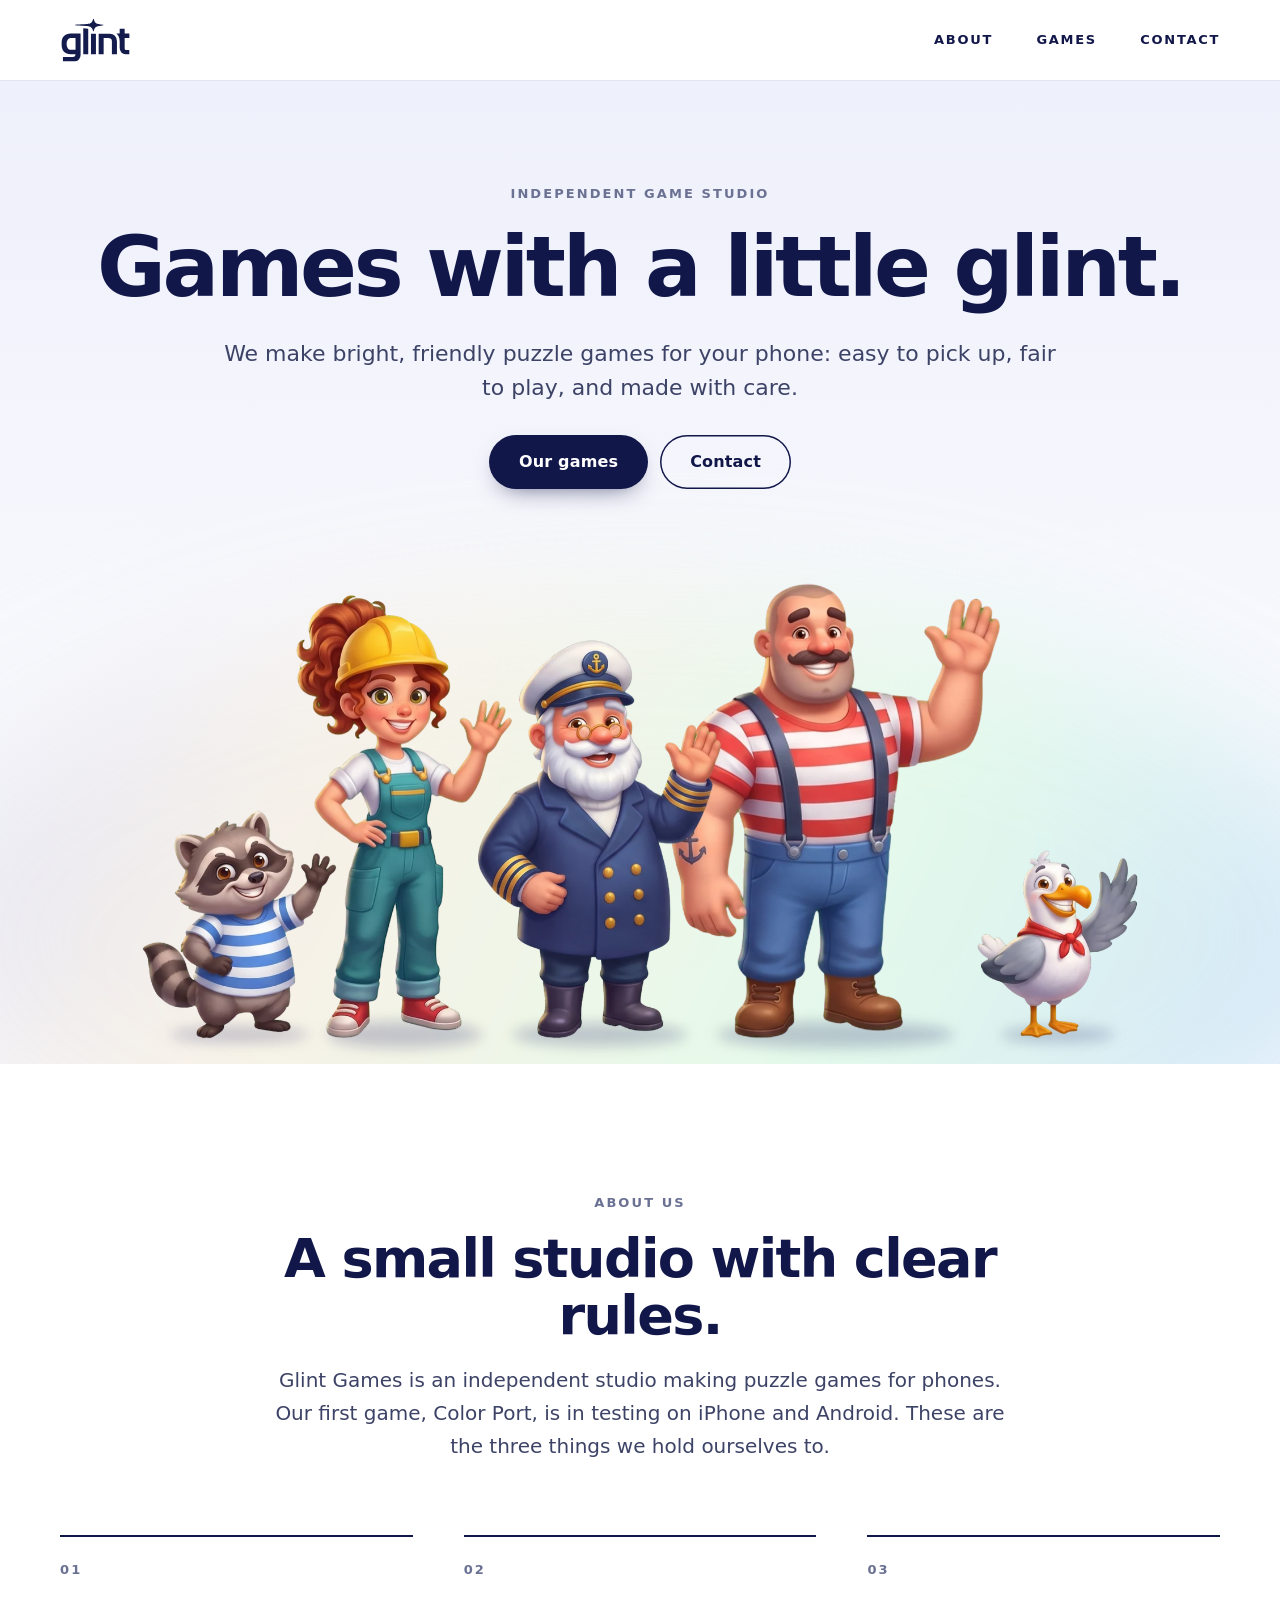
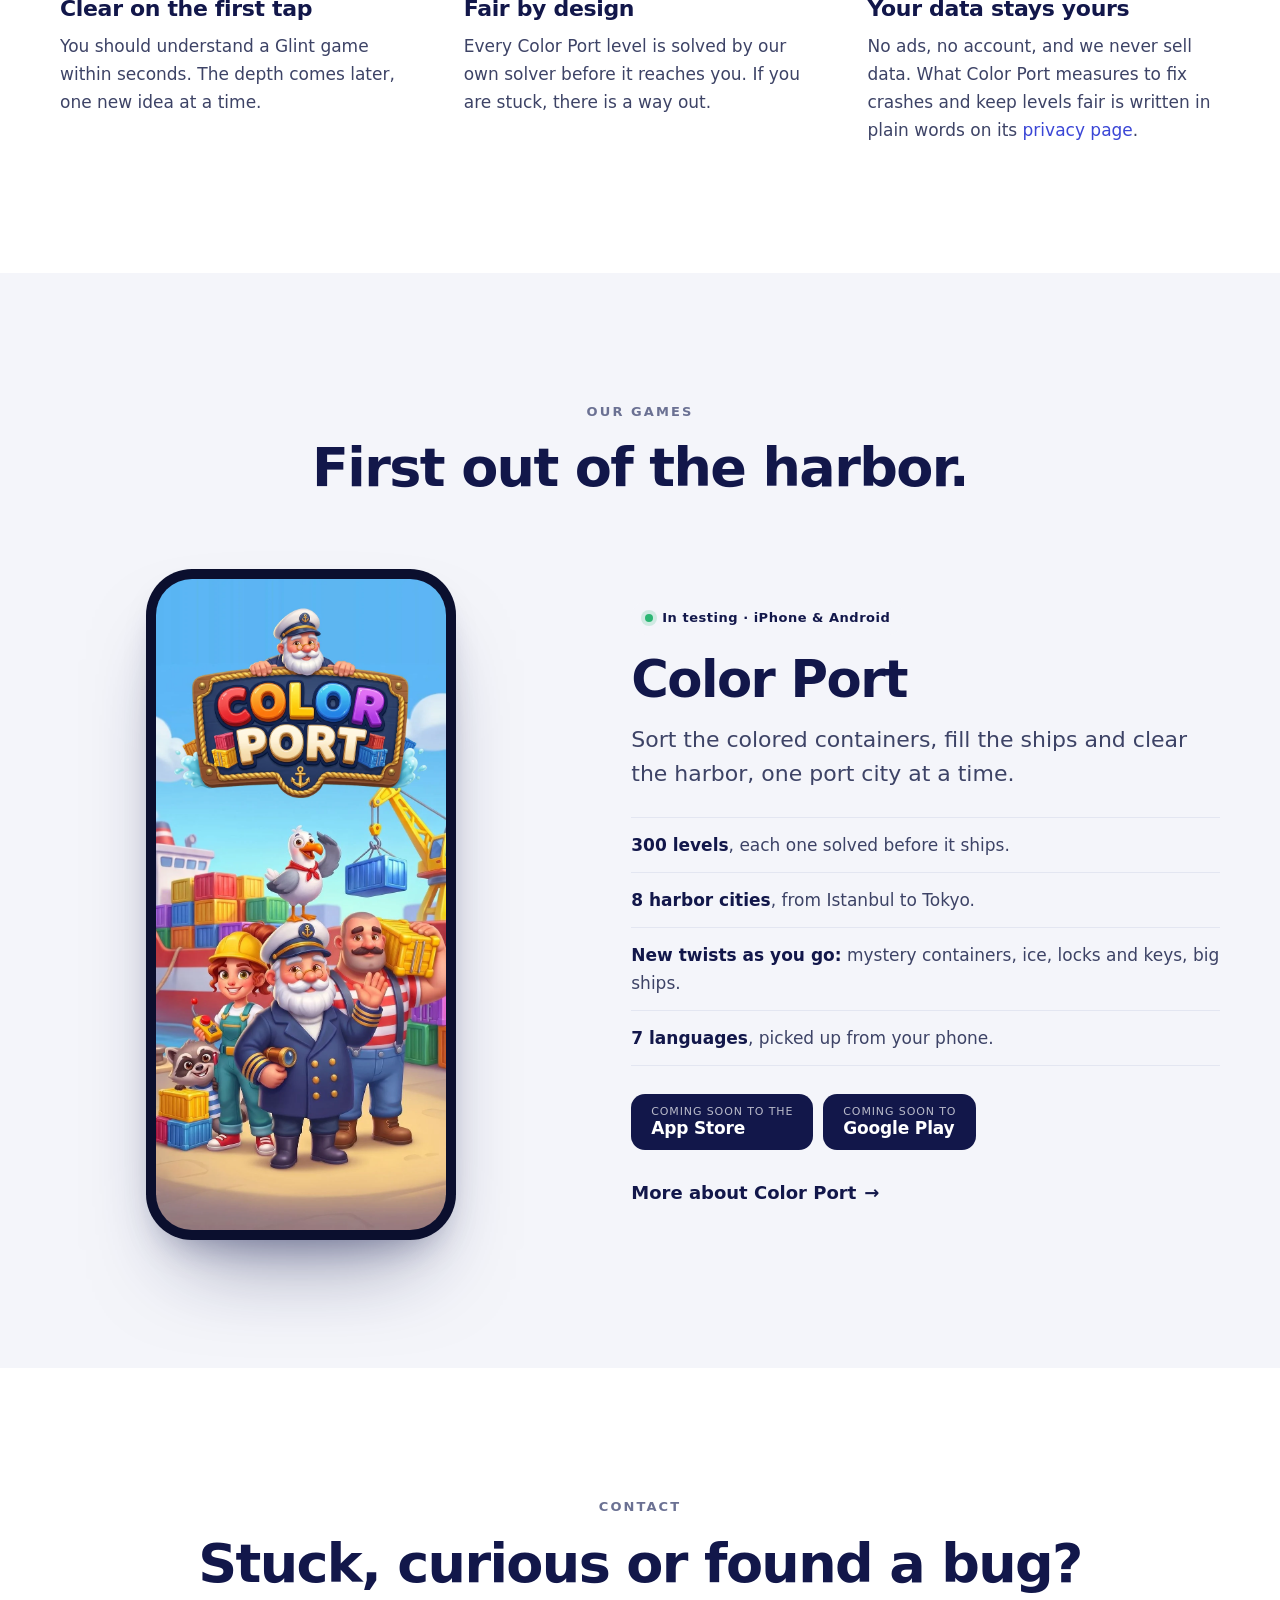
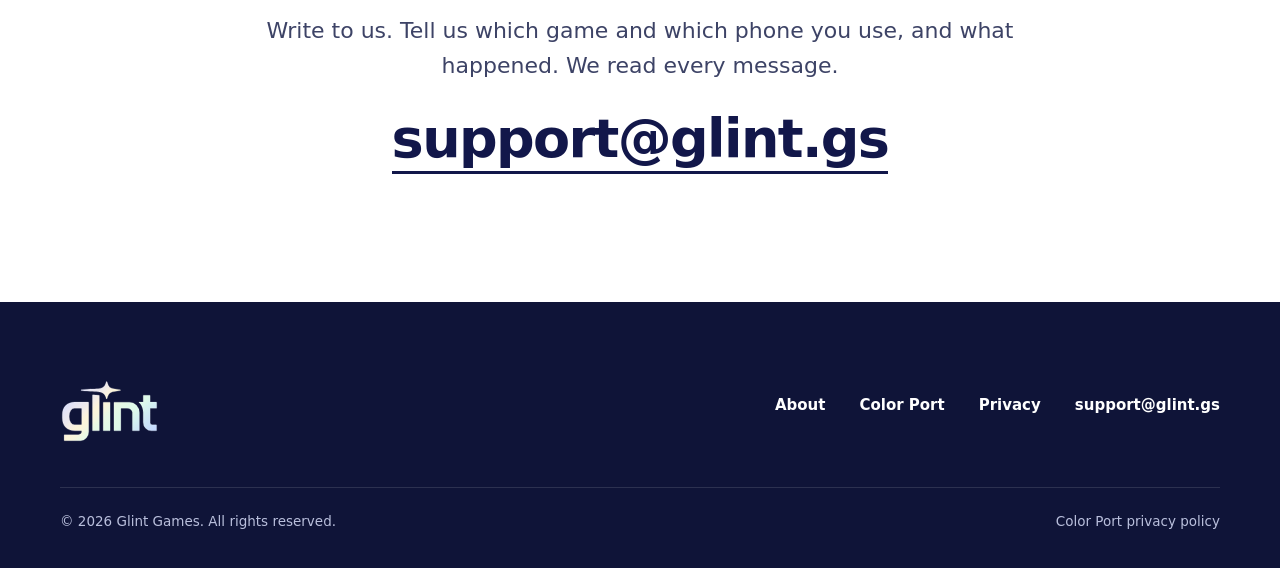
==== commit 8968fc88: "Color Port privacy policy: Firebase analytics and crash reports on Android, local reminders" ====
--- a/index.html
+++ b/index.html
@@ -57,7 +57,7 @@
       <div class="rules">
         <div class="rule rise"><span class="num">01</span><h3>Clear on the first tap</h3><p>You should understand a Glint game within seconds. The depth comes later, one new idea at a time.</p></div>
         <div class="rule rise"><span class="num">02</span><h3>Fair by design</h3><p>Every Color Port level is solved by our own solver before it reaches you. If you are stuck, there is a way out.</p></div>
-        <div class="rule rise"><span class="num">03</span><h3>Your data stays yours</h3><p>Color Port collects no personal data today. If that ever changes, the <a href="/privacy/">privacy pages</a> will say so first.</p></div>
+        <div class="rule rise"><span class="num">03</span><h3>Your data stays yours</h3><p>No ads, no account, and we never sell data. What Color Port measures to fix crashes and keep levels fair is written in plain words on its <a href="/color-port/privacy/">privacy page</a>.</p></div>
       </div>
     </div>
   </section>
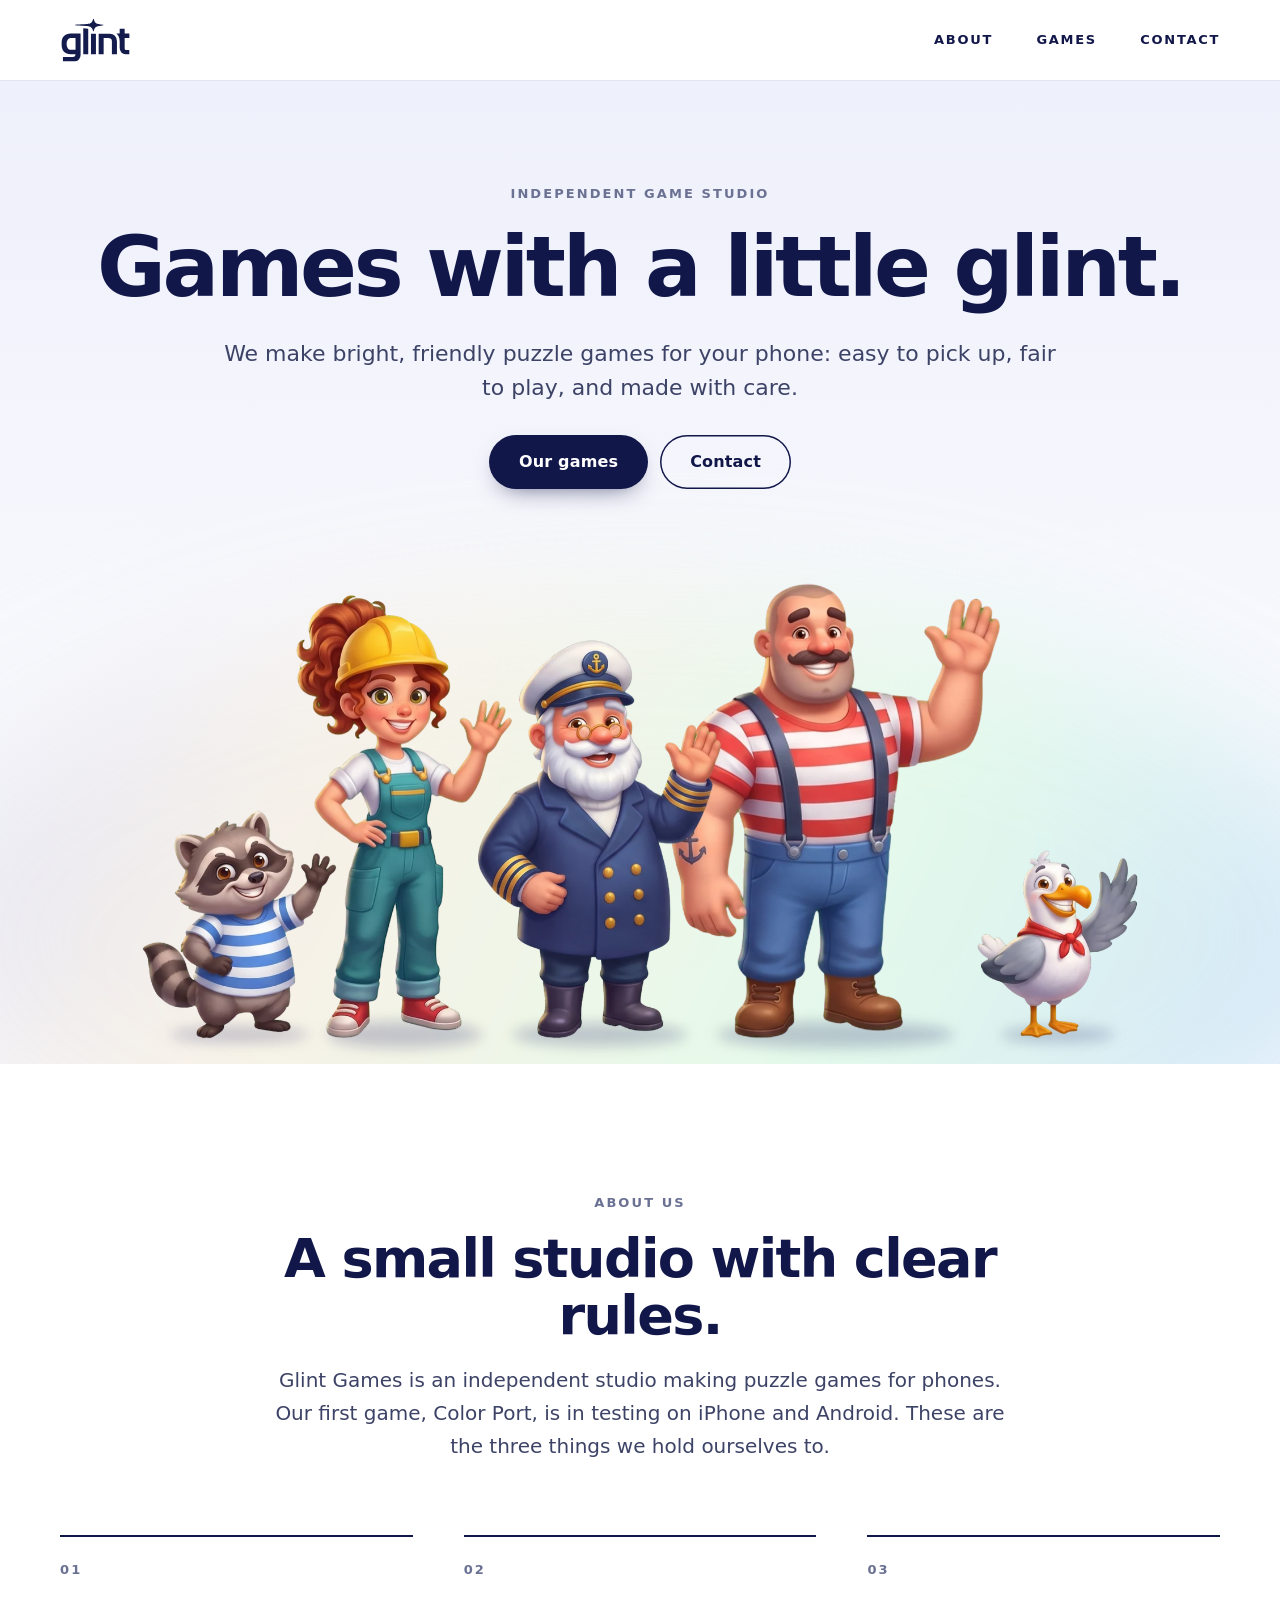
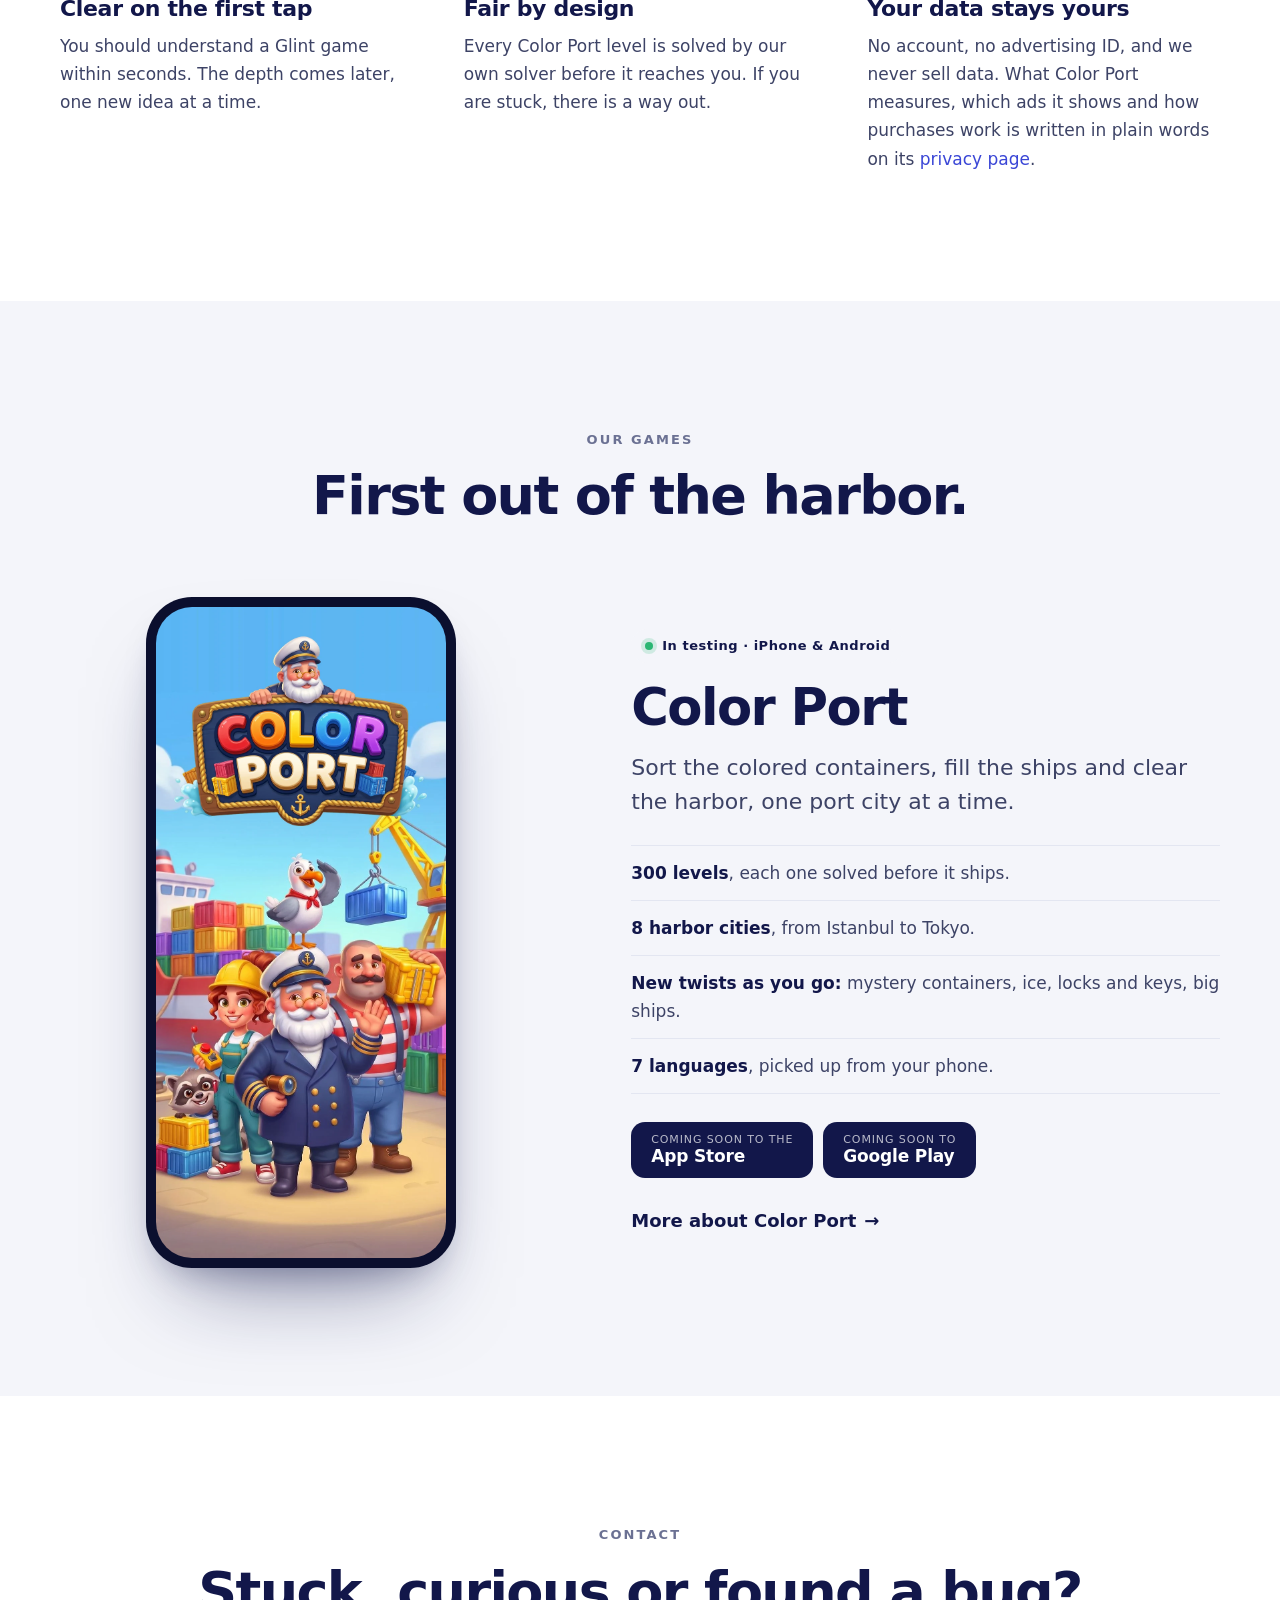
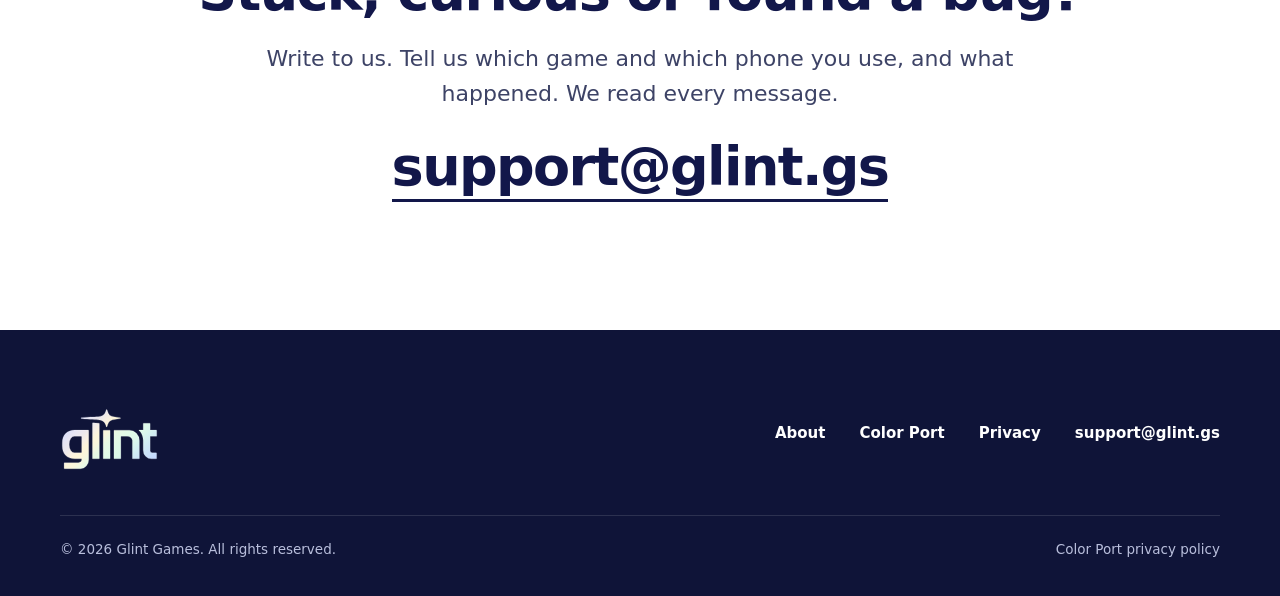
==== commit e3035815: "Color Port privacy policy: ads (AdMob) and purchases (Google Play, RevenueCat)" ====
--- a/index.html
+++ b/index.html
@@ -57,7 +57,7 @@
       <div class="rules">
         <div class="rule rise"><span class="num">01</span><h3>Clear on the first tap</h3><p>You should understand a Glint game within seconds. The depth comes later, one new idea at a time.</p></div>
         <div class="rule rise"><span class="num">02</span><h3>Fair by design</h3><p>Every Color Port level is solved by our own solver before it reaches you. If you are stuck, there is a way out.</p></div>
-        <div class="rule rise"><span class="num">03</span><h3>Your data stays yours</h3><p>No ads, no account, and we never sell data. What Color Port measures to fix crashes and keep levels fair is written in plain words on its <a href="/color-port/privacy/">privacy page</a>.</p></div>
+        <div class="rule rise"><span class="num">03</span><h3>Your data stays yours</h3><p>No account, no advertising ID, and we never sell data. What Color Port measures, which ads it shows and how purchases work is written in plain words on its <a href="/color-port/privacy/">privacy page</a>.</p></div>
       </div>
     </div>
   </section>
